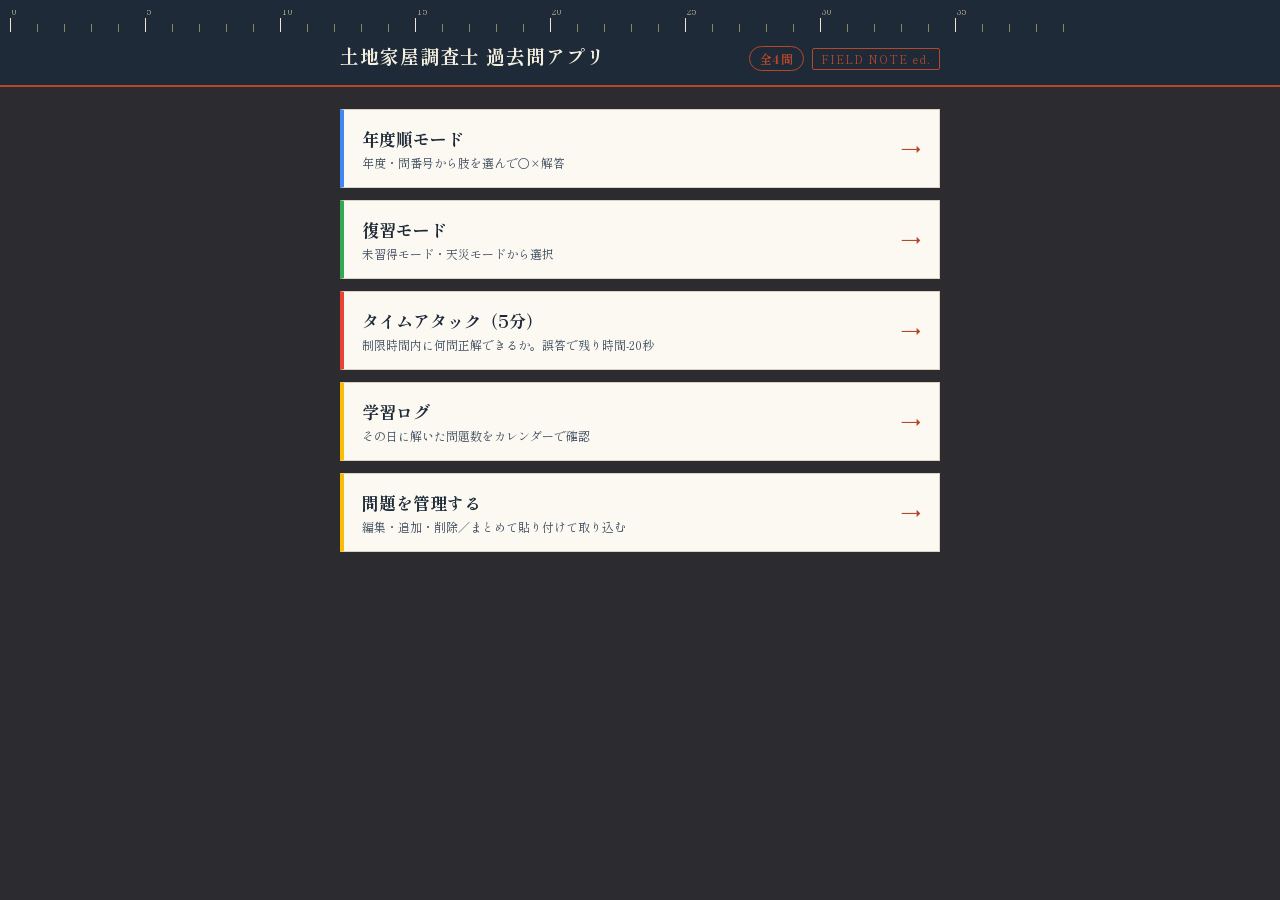
==== index.html @ 9a4326d5 "Add files via upload" ====
<!DOCTYPE html>
<html lang="ja">
<head>
<meta charset="UTF-8">
<meta name="viewport" content="width=device-width, initial-scale=1.0, viewport-fit=cover">
<title>土地家屋調査士 過去問アプリ</title>
<meta name="robots" content="noindex, nofollow">
<link rel="manifest" href="manifest.json">
<meta name="mobile-web-app-capable" content="yes">
<meta name="apple-mobile-web-app-capable" content="yes">
<meta name="apple-mobile-web-app-status-bar-style" content="black-translucent">
<meta name="apple-mobile-web-app-title" content="調査士過去問">
<meta name="apple-mobile-web-app-capable" content="yes">
<meta name="mobile-web-app-capable" content="yes">
<meta name="apple-mobile-web-app-status-bar-style" content="black-translucent">
<meta name="apple-mobile-web-app-title" content="過去問アプリ">
<meta name="theme-color" content="#1E2A38">
<link rel="apple-touch-icon" href="[data-uri]">
<link rel="icon" href="[data-uri]">
<link rel="preconnect" href="https://fonts.googleapis.com">
<link href="https://fonts.googleapis.com/css2?family=Shippori+Mincho:wght@500;700;800&family=Noto+Serif+JP:wght@400;500;600;700&family=JetBrains+Mono:wght@400;500;700&display=swap" rel="stylesheet">
<style>
  :root{
    --paper:#F5F1E6;
    --paper-line:#DAD3BF;
    --ink:#1E2A38;
    --ink-soft:#3C4A5C;
    --stake:#B5472B;
    --stake-dark:#8F3620;
    --tape:#2E6E5E;
    --tape-dark:#1F4F43;
    --card:#FBF9F2;
    --gold:#B7902F;
    --danger:#A9312B;
    --bg:#2B2B30;
    --on-bg-soft:#A9A9B4;
    --on-bg:#D8D8DE;
    --font-mincho:'Hiragino UD Mincho StdN','ヒラギノUD明朝 StdN','Hiragino UD Mincho','ヒラギノUD明朝','Hiragino Mincho ProN','ヒラギノ明朝 ProN','Shippori Mincho','Noto Serif JP', serif;
    --bright-ink:#4285F4;
    --bright-tape:#34A853;
    --bright-stake:#EA4335;
    --bright-gold:#FBBC05;
  }
  *{box-sizing:border-box;}
  html,body{margin:0;padding:0; overflow-x:hidden; max-width:100%;}
  html{background:var(--ink);}
  body::before{
    content:""; position:fixed; top:0; left:0; right:0;
    height:env(safe-area-inset-top); background:var(--ink); z-index:9999;
  }
  body::after{
    content:""; position:fixed; bottom:0; left:0; right:0;
    height:env(safe-area-inset-bottom); background:var(--bg); z-index:9999;
  }
  body{
    background:var(--bg);
    color:var(--ink);
    font-family:var(--font-mincho);
    min-height:100vh;
    -webkit-font-smoothing:antialiased;
  }
  .mono{font-family:'JetBrains Mono', monospace;}
  .serif{font-family:var(--font-mincho);}

  .ruler{
    position:sticky; top:0; z-index:20;
    background:var(--ink);
    color:#EDE6D4;
    padding:10px 0 0 0;
    box-shadow:0 2px 0 var(--stake);
  }
  .ruler-track{
    display:flex; align-items:flex-end; height:22px;
    overflow:hidden; padding:0 10px;
  }
  .tick{flex:0 0 auto; width:27px; text-align:left; position:relative; height:100%;}
  .tick::before{
    content:''; position:absolute; left:0; bottom:0; width:1px; background:#8C8368; height:8px;
  }
  .tick.major::before{height:14px; background:#EDE6D4;}
  .tick.major .num{
    position:absolute; left:2px; bottom:14px; font-size:9px; color:#B7AE93; letter-spacing:0.5px;
  }
  .ruler-title{
    max-width:640px; margin:0 auto; padding:10px 20px 14px;
    display:flex; align-items:baseline; justify-content:space-between; gap:12px; flex-wrap:wrap;
  }
  .ruler-title h1{
    font-size:19px; margin:0; font-weight:700; letter-spacing:1px; color:#F4EFDF;
  }
  .ruler-title .tag{
    font-size:11px; color:var(--stake); border:1px solid var(--stake); padding:2px 8px; border-radius:2px; letter-spacing:1px;
  }
  .ruler-title-right{display:flex; align-items:center; gap:8px; flex-wrap:wrap;}
  .count-badge{
    font-size:12px; font-weight:800; color:var(--stake);
    border:1px solid var(--stake); border-radius:20px; padding:3px 10px;
    letter-spacing:0.5px; white-space:nowrap;
  }

  .wrap{max-width:640px; margin:0 auto; padding:24px 20px 80px;}

  .card{
    background:var(--card); border:1px solid var(--paper-line); border-left:4px solid var(--ink);
    padding:18px 18px; margin-bottom:14px; position:relative;
  }
  .card.stake-left{border-left-color:var(--stake);}
  .card.tape-left{border-left-color:var(--tape);}
  .card.gold-left{border-left-color:var(--gold);}

  .mode-btn{
    display:flex; align-items:center; justify-content:space-between; gap:12px;
    width:100%; text-align:left; cursor:pointer;
    background:var(--card); border:1px solid var(--paper-line); border-left:4px solid var(--ink);
    padding:16px 18px; margin-bottom:12px; font-family:inherit; color:var(--ink);
    transition:transform .12s ease, box-shadow .12s ease, border-color .12s ease;
  }
  .mode-btn:hover{transform:translateX(2px); box-shadow:3px 3px 0 rgba(30,42,56,0.08);}
  .mode-btn .m-title{font-family:var(--font-mincho); font-size:17px; font-weight:700;}
  .mode-btn .m-sub{font-size:12px; color:var(--ink-soft); margin-top:3px;}
  .mode-btn .m-arrow{font-size:20px; color:var(--stake);}
  .mode-btn.year{border-left-color:var(--bright-ink);}
  .mode-btn.review{border-left-color:var(--bright-tape);}
  .mode-btn.disaster{border-left-color:var(--bright-gold);}
  .mode-btn.attack{border-left-color:var(--bright-stake);}
  .mode-btn.admin{border-left-color:var(--bright-gold);}
  .mode-btn.tape{border-left-color:var(--bright-gold);}

  /* 年度順モード：肢ごとの履歴表示 */
  .year-hist-row{background:var(--card); border:1px solid var(--paper-line); border-left:4px solid var(--ink); margin-bottom:12px;}
  .year-hist-head{display:flex; align-items:center; gap:8px; padding:14px 16px;}
  .year-hist-toggle{
    flex:1; display:flex; align-items:baseline; gap:10px; background:none; border:none; cursor:pointer;
    font-family:inherit; color:var(--ink); text-align:left; padding:0; min-width:0;
  }
  .year-hist-toggle .tri{color:var(--stake); font-size:11px; flex:0 0 auto;}
  .year-hist-toggle .m-title{font-size:16px;}
  .year-hist-toggle .m-sub{font-size:12px; color:var(--ink-soft); white-space:nowrap;}
  .year-hist-body{padding:0 16px 16px;}
  .daimon-hist{margin-bottom:12px;}
  .daimon-hist-title{font-size:12px; color:var(--ink-soft); margin-bottom:6px; font-family:'JetBrains Mono',monospace;}
  .eda-pills{display:flex; gap:8px; flex-wrap:wrap;}
  .eda-pill{
    width:44px; height:40px; border-radius:8px; border:1.5px solid var(--paper-line);
    background:#fff; color:var(--ink-soft); font-family:var(--font-mincho); font-weight:700; font-size:15px;
    cursor:pointer; transition:transform .1s ease;
  }
  .eda-pill:hover{transform:translateY(-1px);}
  .eda-pill.correct{background:#EAF3EF; border-color:var(--tape); color:var(--tape-dark);}
  .eda-pill.wrong{background:#F6EAE9; border-color:var(--danger); color:var(--danger);}
  .eda-pill.current{box-shadow:0 0 0 2px var(--stake);}

  /* 学習ログ（カレンダー） */
  .cal-nav{display:flex; align-items:center; justify-content:space-between; margin-bottom:10px;}
  .cal-month{font-size:16px; font-weight:700; color:var(--on-bg);}
  .cal-summary{font-size:12.5px; color:var(--on-bg-soft); margin-bottom:14px;}
  .cal-table{width:100%; border-collapse:collapse; table-layout:fixed;}
  .cal-table th{
    font-size:11px; font-weight:400; color:var(--ink-soft); background:var(--card);
    border:1px solid var(--paper-line); padding:6px 0;
  }
  .cal-table td{
    height:56px; background:var(--card); border:1px solid var(--paper-line);
    padding:2px 4px; vertical-align:top; box-sizing:border-box; overflow:hidden;
  }
  .cal-table td .cal-day{font-size:10px; color:var(--ink-soft); font-family:'JetBrains Mono',monospace; white-space:nowrap;}
  .cal-table td .cal-count{font-size:11px; font-weight:700; color:var(--ink); text-align:right; font-family:'JetBrains Mono',monospace; white-space:nowrap; overflow:hidden; text-overflow:clip;}
  .cal-table td.today{outline:2px solid var(--stake); outline-offset:-2px;}
  .recent-log{margin-top:28px;}
  .recent-log-title{font-size:15px; color:var(--ink); margin-bottom:10px;}
  .recent-item{
    display:flex; align-items:center; gap:10px;
    background:var(--card); border:1px solid var(--paper-line); border-left:4px solid var(--tape);
    padding:10px 12px; margin-bottom:8px;
  }
  .recent-item.wrong{border-left-color:var(--danger);}
  .recent-item.gone{border-left-color:var(--paper-line); opacity:0.6;}
  .recent-item-main{flex:1 1 auto; min-width:0;}
  .recent-item-meta{font-size:11px; color:var(--ink-soft); font-family:'JetBrains Mono',monospace; display:block; margin-bottom:2px;}
  .recent-item-text{font-size:13px; color:var(--ink); white-space:nowrap; overflow:hidden; text-overflow:ellipsis; display:block;}
  .recent-item-mark{flex:0 0 auto; font-size:13px; font-weight:700;}
  .recent-item.correct .recent-item-mark{color:var(--tape-dark);}
  .recent-item.wrong .recent-item-mark{color:var(--danger);}
  .recent-item-edit{
    flex:0 0 auto; font-size:12px; color:var(--stake); background:none; border:1px solid var(--stake);
    padding:5px 10px; border-radius:2px; cursor:pointer; font-family:inherit;
  }
  .recent-item-edit:disabled{color:var(--ink-soft); border-color:var(--paper-line); cursor:default;}

  .foot-note{
    font-size:11px; color:var(--on-bg-soft); line-height:1.8; margin-top:32px;
    border-top:1px dashed rgba(255,255,255,0.15); padding-top:16px;
  }

  .topbar{display:flex; align-items:center; justify-content:space-between; margin-bottom:18px; gap:10px; flex-wrap:wrap;}
  .back{
    background:none; border:none; color:var(--on-bg-soft); font-family:inherit; font-size:13px; cursor:pointer;
    display:flex; align-items:center; gap:6px; padding:6px 0;
  }
  .progress-pill{
    font-family:'JetBrains Mono',monospace; font-size:12px; color:var(--ink);
    background:#EDE7D6; border:1px solid var(--paper-line); padding:4px 10px; border-radius:20px;
  }
  .timer{font-family:'JetBrains Mono',monospace; font-weight:700; font-size:20px; color:var(--ink); transition:color .1s ease, transform .1s ease;}
  .timer.low{color:var(--danger);}
  .timer.penalty{color:var(--danger); transform:scale(1.15); animation:timerShake .35s ease;}
  @keyframes timerShake{
    0%{transform:scale(1);} 30%{transform:scale(1.2);} 100%{transform:scale(1.15);}
  }
  .floating-timer{
    position:fixed; top:64px; right:14px; z-index:40;
    background:var(--ink); color:#F4EFDF; padding:8px 16px; border-radius:22px;
    box-shadow:0 3px 10px rgba(0,0,0,0.28); border:1px solid rgba(244,239,223,0.15);
  }
  .floating-timer.low{color:#FF9A8A;}
  .floating-timer.penalty{color:#FF9A8A;}

  .q-card{
    background:var(--card); border:1px solid var(--paper-line);
    padding:22px 20px 24px; position:relative; margin-bottom:16px;
  }
  .q-card::before{
    content:''; position:absolute; top:0; left:0; right:0; height:3px;
    background:repeating-linear-gradient(90deg, var(--ink) 0 8px, transparent 8px 14px);
  }
  .q-card.no-dash::before{display:none;}
  .q-meta{font-size:11px; color:var(--stake); letter-spacing:1px; margin-bottom:10px; font-family:'JetBrains Mono',monospace;}
  .q-text{font-size:16.5px; line-height:1.9; white-space:pre-wrap;}

  /* ○× choice buttons */
  .ox-row{display:flex; gap:14px; margin-bottom:6px;}
  .ox-btn{
    flex:1; cursor:pointer; font-family:var(--font-mincho); font-weight:800;
    background:var(--card); border:2px solid var(--ink); color:var(--ink);
    padding:26px 0; font-size:44px; line-height:1; text-align:center;
    transition:transform .1s ease, background .1s ease, border-color .1s ease;
  }
  .ox-btn:hover{transform:translateY(-2px); box-shadow:3px 3px 0 rgba(30,42,56,0.12);}
  .ox-btn.maru{color:var(--tape); border-color:var(--tape);}
  .ox-btn.batsu{color:var(--stake); border-color:var(--stake);}
  .ox-btn:disabled{cursor:default;}
  .ox-btn:disabled:hover{transform:none; box-shadow:none;}
  .ox-btn.correct{background:#EAF3EF; border-color:var(--tape); color:var(--tape-dark); box-shadow:0 0 0 3px rgba(46,110,94,0.15) inset;}
  .ox-btn.wrong{background:#F6EAE9; border-color:var(--danger); color:var(--danger); box-shadow:0 0 0 3px rgba(169,49,43,0.15) inset;}
  .ox-btn .sub{display:block; font-family:var(--font-mincho); font-size:11px; font-weight:500; letter-spacing:2px; margin-top:4px;}

  .feedback{margin-top:14px; padding:14px 16px; border:1px solid var(--paper-line); background:var(--card); font-size:13.5px; line-height:1.8;}
  .feedback.ok{border-color:var(--tape); color:var(--tape-dark);}
  .feedback.ng{border-color:var(--danger); color:var(--danger);}
  .feedback .exp{color:var(--ink-soft); margin-top:8px; font-size:13px;}

  .btn{
    display:inline-flex; align-items:center; justify-content:center; gap:8px;
    background:var(--ink); color:#F4EFDF; border:none; padding:12px 22px;
    font-family:var(--font-mincho); font-weight:700; font-size:14.5px; letter-spacing:1px;
    cursor:pointer; transition:transform .1s ease, background .1s ease;
  }
  .btn:hover{transform:translateY(-1px); background:var(--ink-soft);}
  .btn.primary{background:var(--stake);}
  .btn.primary:hover{background:var(--stake-dark);}
  .btn.tape{background:var(--tape);}
  .btn.tape:hover{background:var(--tape-dark);}
  .btn.ghost{background:transparent; color:var(--ink); border:1.5px solid var(--ink);}
  .btn.ghost-dark{background:transparent; color:var(--on-bg); border:1.5px solid var(--on-bg-soft);}
  .btn.ghost-dark:hover{background:rgba(255,255,255,0.08);}
  .btn.small{padding:8px 14px; font-size:12.5px;}
  .btn:disabled{opacity:0.4; cursor:not-allowed; transform:none;}
  .btn-row{display:flex; gap:10px; margin-top:18px; flex-wrap:wrap;}

  .empty{text-align:center; padding:36px 20px; color:var(--ink-soft); background:var(--card); border:1px solid var(--paper-line);}
  .empty .big{font-family:var(--font-mincho); font-size:20px; color:var(--ink); margin-bottom:8px;}

  .admin-list-item{
    display:flex; align-items:center; justify-content:space-between; gap:10px;
    background:var(--card); border:1px solid var(--paper-line); border-left:4px solid var(--gold);
    padding:12px 14px; margin-bottom:8px; cursor:pointer;
  }
  .admin-list-item:hover{border-color:var(--gold);}
  .admin-list-item .ai-text{font-size:13.5px; flex:1; min-width:0; overflow:hidden; text-overflow:ellipsis; white-space:nowrap;}
  .admin-list-item .ai-ans{
    font-family:var(--font-mincho); font-weight:800; font-size:15px; flex:0 0 auto; width:24px; text-align:center;
  }
  .admin-list-item .ai-ans.maru{color:var(--tape);}
  .admin-list-item .ai-ans.batsu{color:var(--stake);}
  .admin-list-item .ai-meta{font-size:11px; color:var(--ink-soft); font-family:'JetBrains Mono',monospace; flex:0 0 auto;}

  .field{margin-bottom:14px;}
  .field label{display:block; font-size:12px; color:var(--ink-soft); margin-bottom:5px; letter-spacing:0.5px;}
  .field input[type=text], .field input[type=number], .field textarea{
    width:100%; font-family:inherit; font-size:14px; padding:10px 11px;
    border:1px solid var(--paper-line); background:#fff; color:var(--ink);
  }
  .field textarea{resize:vertical; min-height:64px; line-height:1.6;}

  .ox-toggle{display:flex; gap:10px;}
  .ox-toggle label{
    flex:1; display:flex; align-items:center; justify-content:center; gap:8px;
    border:1.5px solid var(--paper-line); padding:10px; cursor:pointer; font-family:var(--font-mincho); font-weight:700; font-size:16px;
  }
  .ox-toggle input{accent-color:var(--tape); width:16px; height:16px;}
  .ox-toggle label.active-maru{border-color:var(--tape); color:var(--tape); background:#EAF3EF;}
  .ox-toggle label.active-batsu{border-color:var(--stake); color:var(--stake); background:#F6EAE9;}

  .toast{
    position:fixed; bottom:20px; left:50%; transform:translateX(-50%);
    background:var(--ink); color:#F4EFDF; padding:10px 18px; font-size:13px;
    border-left:4px solid var(--tape); z-index:50; box-shadow:0 4px 14px rgba(0,0,0,0.2); max-width:88vw; text-align:center;
  }
  .danger-link{color:#E2695C; background:none; border:none; font-family:inherit; font-size:12px; cursor:pointer; text-decoration:underline; padding:0;}

  /* modal */
  .modal-overlay{
    position:fixed; inset:0; background:rgba(30,42,56,0.55); z-index:60;
    display:flex; align-items:center; justify-content:center; padding:20px;
  }
  .modal-box{
    background:var(--card); border:1px solid var(--paper-line); border-top:4px solid var(--tape);
    padding:22px 20px; max-width:360px; width:100%; box-shadow:0 8px 24px rgba(0,0,0,0.25);
  }
  .modal-box .m-title{font-family:var(--font-mincho); font-weight:700; font-size:16px; margin-bottom:8px;}
  .modal-box .m-msg{font-size:13.5px; color:var(--ink-soft); line-height:1.7; margin-bottom:18px;}
  .modal-box .m-btns{display:flex; flex-direction:column; gap:8px;}
  .modal-box .m-btns .btn{width:100%;}

  /* bulk import */
  .import-box textarea{width:100%; font-family:'JetBrains Mono',monospace; font-size:12.5px; line-height:1.7; min-height:220px; padding:12px; border:1px solid var(--paper-line);}
  .parsed-item{
    background:var(--card); border:1px solid var(--paper-line); border-left:4px solid var(--gold);
    padding:12px 14px; margin-bottom:10px;
  }
  .parsed-item .p-head{display:flex; justify-content:space-between; align-items:center; gap:10px; margin-bottom:6px;}
  .parsed-item .p-text{font-size:13.5px; line-height:1.7; white-space:pre-wrap;}
  .parsed-item textarea{width:100%; font-family:inherit; font-size:13.5px; padding:8px; border:1px solid var(--paper-line); min-height:52px;}
  .parsed-item select, .parsed-item input[type=number]{font-family:inherit; font-size:13px; padding:5px 7px; border:1px solid var(--paper-line);}
  .parsed-item .p-remove{font-size:11px; color:var(--danger); background:none; border:none; cursor:pointer; text-decoration:underline;}
  .parsed-item .p-flag{font-size:10.5px; color:var(--stake); letter-spacing:0.5px; margin-bottom:4px;}
  .hint{font-size:11.5px; color:var(--ink-soft); line-height:1.8;}

  @media (max-width:420px){
    .ruler-title h1{font-size:16px;}
    .ox-btn{font-size:34px; padding:20px 0;}
  }
</style>
</head>
<body>

<div class="ruler">
  <div class="ruler-track" id="rulerTrack"></div>
  <div class="ruler-title">
    <h1>土地家屋調査士 過去問アプリ</h1>
    <div class="ruler-title-right">
      <span class="count-badge serif" id="questionCountBadge">全0問</span>
      <span class="tag">FIELD NOTE ed.</span>
    </div>
  </div>
</div>

<div class="wrap" id="app"></div>

<script>
/* ---------------- ruler decoration ---------------- */
(function(){
  const track = document.getElementById('rulerTrack');
  let html = '';
  for(let i=0;i<40;i++){
    const major = i % 5 === 0;
    html += `<div class="tick ${major?'major':''}">${major?`<span class="num">${i}</span>`:''}</div>`;
  }
  track.innerHTML = html;
})();

/* ---------------- sample data (○×形式) ----------------
   サンプルはダミーです。実際の過去問は「問題を管理する」→「まとめて貼り付けて取り込む」
   から、参考サイトのテキストをコピーして自動取り込みしてください。
------------------------------------------------- */
const SAMPLE_QUESTIONS = [
  { id:'s1', year:2023, category:'午前の部(サンプル)', text:'表示に関する登記は、登記官が職権で行うことができる場合がある。（サンプル問題）', answer:true,
    explanation:'サンプル解説です。実際の解説文に差し替えてください。' },
  { id:'s2', year:2023, category:'午前の部(サンプル)', text:'土地の分筆登記の申請には、地積測量図を提供する必要はない。（サンプル問題）', answer:false,
    explanation:'サンプル解説です。実際の条文・先例に基づく解説に差し替えてください。' },
  { id:'s3', year:2022, category:'午後の部(サンプル)', text:'建物の表題登記は、所有権を取得した日から1か月以内に申請しなければならない。（サンプル問題）', answer:true,
    explanation:'サンプル解説文です。編集画面から本文に差し替えてください。' },
  { id:'s4', year:2021, category:'午後の部(サンプル)', text:'筆界特定は、筆界特定登記官ではなく裁判所が行う。（サンプル問題）', answer:false,
    explanation:'サンプル解説文です。編集画面から本文に差し替えてください。' }
];

/* ---------------- storage helpers ----------------
   このアプリをGitHub Pagesなどで公開して使うことを想定し、
   ブラウザのlocalStorageに保存します（アプリを更新しても、
   スマホ側に保存された問題データは消えません）。
   Claudeのプレビュー環境などでwindow.storageが使える場合はそちらを優先します。
------------------------------------------------------- */
const HAS_CLAUDE_STORAGE = (typeof window !== 'undefined' && !!window.storage);

async function storeGet(key){
  if(HAS_CLAUDE_STORAGE){
    try{ const res = await window.storage.get(key); return res ? res.value : null; }
    catch(e){ return null; }
  }
  try{ return localStorage.getItem(key); }catch(e){ return null; }
}
async function storeSet(key, value){
  if(HAS_CLAUDE_STORAGE){
    try{ await window.storage.set(key, value); return; }catch(e){ /* fall through */ }
  }
  try{ localStorage.setItem(key, value); }catch(e){}
}

async function loadQuestions(){
  try{
    const v = await storeGet('questions');
    if(v) return JSON.parse(v);
  }catch(e){}
  return SAMPLE_QUESTIONS.slice();
}
async function saveQuestions(qs){ await storeSet('questions', JSON.stringify(qs)); }
async function loadProgress(){
  try{
    const v = await storeGet('progress');
    if(v){
      const p = JSON.parse(v);
      if(!p.reviewSet) p.reviewSet = {}; // 旧バージョンからの互換
      if(!p.everWrongSet) p.everWrongSet = {}; // 旧バージョンからの互換（天災モード用：一度でも間違えた問題）
      if(!p.streaks) p.streaks = {};
      if(!p.yearProgress) p.yearProgress = {}; // 旧バージョン（yearIndexのみ）からの互換
      if(!p.answered) p.answered = {}; // 旧バージョンからの互換（肢ごとの履歴表示用）
      if(!p.lapAnswered) p.lapAnswered = {}; // 旧バージョンからの互換（タイムアタックの周回トラッキング用）
      if(!p.dailyLog) p.dailyLog = {}; // 旧バージョンからの互換（学習ログ用）
      if(!p.recentLog) p.recentLog = []; // 旧バージョンからの互換（直近100問の履歴用）
      return p;
    }
  }catch(e){}
  return { streaks:{}, reviewSet:{}, everWrongSet:{}, yearProgress:{}, answered:{}, lapAnswered:{}, dailyLog:{}, recentLog:[], taScores:[] };
}
async function saveProgress(p){ await storeSet('progress', JSON.stringify(p)); }


/* ---------------- app state ---------------- */
let QUESTIONS = [];
function refreshCountBadge(){
  const el = document.getElementById('questionCountBadge');
  if(el) el.textContent = `全${QUESTIONS.length}問`;
}
let PROGRESS = { streaks:{}, reviewSet:{}, everWrongSet:{}, yearProgress:{}, answered:{}, lapAnswered:{}, dailyLog:{}, recentLog:[], taScores:[] };
let view = 'home';
let quizState = null;
let currentBackHandler = null; // スマホの「戻る」ボタンが押されたときに実行する処理（画面ごとに設定）
const _navBaseUrl = location.href.split('#')[0];
let _navCounter = 0;
let _handlingPopState = false;
let _navInitialized = false;
let _yearPickerExpanded = null;

// 画面ごとの「戻る先」をJavaScript側にも積む。
// ブラウザ履歴には「1画面 = 1履歴」だけを積み、ガード用のダミー履歴は入れない。
// これにより、深い画面から戻るたびに1階層ずつ戻れる。
const _appBackStack = [];

function pushAppScreen(name){
  _navCounter++;
  history.pushState({app:true, screen:name, n:_navCounter}, '', _navBaseUrl + '#app-' + _navCounter);
}

// 「ホームへ」系ボタン専用のホーム遷移。
// 単に view='home' して再描画するだけだと、そこに至るまでに積まれた
// 戻り先スタック（_appBackStack）や実ブラウザ履歴が残ったままになり、
// 「別メニューからホームに来た直後に戻るを押す」と古い画面へ戻ってしまう。
// ここでホームを新たな起点として履歴をリセットし、常にホームに留まるようにする。
function goHome(){
  view = 'home';
  _appBackStack.length = 0;
  renderHome();
  if(!_handlingPopState){
    history.replaceState({app:true, screen:'home', root:true}, '', _navBaseUrl + '#app-home');
    _navCounter++;
    history.pushState({app:true, screen:'home-guard', n:_navCounter}, '', _navBaseUrl + '#app-' + _navCounter);
  }
}

// 各画面の戻るボタンを登録すると同時に、その画面をブラウザ履歴へ1件だけ追加する。
// popstate中は追加しない（戻った先の画面を再描画するだけ）。
function setBack(fn){
  currentBackHandler = fn;
  if(!_handlingPopState && _navInitialized){
    _appBackStack.push(fn);
    pushAppScreen(view);
  }
  return fn;
}

const app = document.getElementById('app');

function toast(msg){
  const t = document.createElement('div');
  t.className = 'toast';
  t.textContent = msg;
  document.body.appendChild(t);
  setTimeout(()=>t.remove(), 2400);
}
function showModal(title, msg, buttons){
  const overlay = document.createElement('div');
  overlay.className = 'modal-overlay';
  const box = document.createElement('div');
  box.className = 'modal-box';
  box.innerHTML = `
    <div class="m-title serif">${esc(title)}</div>
    <div class="m-msg">${esc(msg)}</div>
    <div class="m-btns" id="modalBtns"></div>
  `;
  overlay.appendChild(box);
  document.body.appendChild(overlay);
  const btnZone = box.querySelector('#modalBtns');
  buttons.forEach(b=>{
    const btn = document.createElement('button');
    btn.className = `btn ${b.className||'ghost'}`;
    btn.textContent = b.label;
    btn.onclick = ()=>{ overlay.remove(); if(b.onClick) b.onClick(); };
    btnZone.appendChild(btn);
  });
}

function esc(s){
  return String(s).replace(/[&<>"']/g, c => ({'&':'&amp;','<':'&lt;','>':'&gt;','"':'&quot;',"'":'&#39;'}[c]));
}
// 西暦→和暦（表示用）。内部データは西暦のまま保持する
function toWareki(year){
  if(year >= 2019){ const n = year - 2018; return n===1 ? '令和元' : `令和${n}`; }
  if(year >= 1989){ const n = year - 1988; return n===1 ? '平成元' : `平成${n}`; }
  if(year >= 1926){ const n = year - 1925; return n===1 ? '昭和元' : `昭和${n}`; }
  return `${year}`;
}
// 年度が未設定（null）の問題は「オリジナル問題」として扱う
function yearLabel(year){
  if(year===null || year===undefined || isNaN(year)) return 'オリジナル';
  return `${toWareki(year)}年度`;
}
// 年度でソートする際、オリジナル問題（null）は末尾に回す
function yearSortVal(year){
  return (year===null || year===undefined || isNaN(year)) ? Infinity : year;
}
// Dateオブジェクト → "YYYY-MM-DD"（学習ログのキー、ローカル日付基準）
function dateKey(d){
  const y = d.getFullYear();
  const m = String(d.getMonth()+1).padStart(2,'0');
  const day = String(d.getDate()).padStart(2,'0');
  return `${y}-${m}-${day}`;
}

/* ---------------- 学習ログ（カレンダー） ---------------- */
let calMonthOffset = 0; // 今月からのオフセット（0=今月, -1=先月...）

function renderCalendar(){
  refreshCountBadge();
  const now = new Date();
  const base = new Date(now.getFullYear(), now.getMonth() + calMonthOffset, 1);
  const y = base.getFullYear();
  const m = base.getMonth(); // 0-11
  const firstWeekday = new Date(y, m, 1).getDay(); // 0=日
  const daysInMonth = new Date(y, m+1, 0).getDate();
  const todayKey = dateKey(now);

  const entries = Object.entries(PROGRESS.dailyLog).filter(([k])=>k.startsWith(`${y}-${String(m+1).padStart(2,'0')}`));
  const monthTotal = entries.reduce((sum,[,c])=>sum+c, 0);
  const activeDays = entries.filter(([,c])=>c>0).length;

  // 問題数に応じて黄緑→緑のグラデーションで色付け（半透明）。20問ごとに1段階、20段階（400問以上で最大濃度）
  function countToBg(count){
    if(!count) return '';
    const level = Math.min(Math.floor(count/20), 19); // 0〜19の20段階
    const t = level / 19;
    const cLow  = [255, 255, 255]; // 白
    const cHigh = [10, 220, 10];   // 明るい緑
    const r = Math.round(cLow[0] + (cHigh[0]-cLow[0])*t);
    const g = Math.round(cLow[1] + (cHigh[1]-cLow[1])*t);
    const b = Math.round(cLow[2] + (cHigh[2]-cLow[2])*t);
    // 半透明の色をカード色(--card)の上に重ねて合成する（ページの暗い背景と混ざらないように）
    return `background:linear-gradient(rgba(${r},${g},${b},0.45), rgba(${r},${g},${b},0.45)), var(--card);`;
  }

  // 1週間分ずつ、明示的に「週の配列」を組み立てる（CSS Gridの暗黙行に頼らない）
  function cellHTML(d){
    if(d===null) return `<td></td>`;
    const key = `${y}-${String(m+1).padStart(2,'0')}-${String(d).padStart(2,'0')}`;
    const count = PROGRESS.dailyLog[key] || 0;
    const isToday = key===todayKey;
    return `
      <td class="${isToday?'today':''}" style="${countToBg(count)}">
        <div class="cal-day">${d}</div>
        ${count ? `<div class="cal-count">${count}</div>` : ''}
      </td>`;
  }
  const dayNums = [];
  for(let i=0;i<firstWeekday;i++) dayNums.push(null);
  for(let d=1; d<=daysInMonth; d++) dayNums.push(d);
  while(dayNums.length % 7 !== 0) dayNums.push(null);

  let weeksHtml = '';
  for(let i=0;i<dayNums.length;i+=7){
    const weekSlice = dayNums.slice(i, i+7);
    weeksHtml += `<tr>${weekSlice.map(cellHTML).join('')}</tr>`;
  }

  app.innerHTML = `
    <div class="topbar">
      <button class="back" id="backBtn">← ホームへ</button>
    </div>
    <div class="cal-nav">
      <button class="btn ghost-dark small" id="calPrev">← 前月</button>
      <div class="cal-month serif">${y}年 ${m+1}月</div>
      <button class="btn ghost-dark small" id="calNext">次月 →</button>
    </div>
    <div class="cal-summary mono">今月の合計 ${monthTotal}問 ／ 学習日数 ${activeDays}日</div>
    <table class="cal-table">
      <thead>
        <tr><th>日</th><th>月</th><th>火</th><th>水</th><th>木</th><th>金</th><th>土</th></tr>
      </thead>
      <tbody>
        ${weeksHtml}
      </tbody>
    </table>
    ${renderRecentLogHTML()}
  `;
  document.getElementById('backBtn').onclick = setBack(goHome);
  document.getElementById('calPrev').onclick = ()=>{ calMonthOffset--; renderCalendar(); };
  document.getElementById('calNext').onclick = ()=>{ calMonthOffset++; renderCalendar(); };
  document.querySelectorAll('.recent-item-edit[data-qid]').forEach(btn=>{
    btn.addEventListener('click', ()=>{
      renderAdminEdit(btn.dataset.qid, null, ()=>{ view='calendar'; renderCalendar(); });
    });
  });
}

// 直近に解いた問題の履歴（新しい順）。問題編集へのショートカット付き
function renderRecentLogHTML(){
  const log = PROGRESS.recentLog || [];
  if(log.length === 0) return '';
  const items = log.map(entry=>{
    const q = QUESTIONS.find(x=>x.id===entry.id);
    const d = new Date(entry.ts);
    const timeStr = `${d.getMonth()+1}/${d.getDate()} ${String(d.getHours()).padStart(2,'0')}:${String(d.getMinutes()).padStart(2,'0')}`;
    if(!q){
      return `
        <div class="recent-item gone">
          <div class="recent-item-main">
            <span class="recent-item-meta">${timeStr}</span>
            <span class="recent-item-text">（削除済みの問題）</span>
          </div>
          <button class="recent-item-edit" disabled>編集</button>
        </div>`;
    }
    const meta = metaLabel(q);
    return `
      <div class="recent-item ${entry.correct?'correct':'wrong'}">
        <span class="recent-item-mark">${entry.correct?'○':'×'}</span>
        <div class="recent-item-main">
          <span class="recent-item-meta">${timeStr}／${meta}</span>
          <span class="recent-item-text">${esc(q.text)}</span>
        </div>
        <button class="recent-item-edit" data-qid="${q.id}">編集</button>
      </div>`;
  }).join('');
  return `
    <div class="recent-log">
      <div class="recent-log-title serif">直近の学習履歴（最新${log.length}問）</div>
      ${items}
    </div>`;
}

// 「R7-1-ア」のようにIDに年度情報が含まれている場合、年度表示を重複させない
function metaLabel(q){
  const catHasYear = q.category && /^[RHS]?\s?\d+\s?-\s?\d+/.test(q.category);
  return catHasYear ? esc(q.category) : `${yearLabel(q.year)}${q.category ? ' ／ ' + esc(q.category) : ''}`;
}

/* ---------------- render: home ---------------- */
function renderHome(){
  refreshCountBadge();
  currentBackHandler = null; // ホームに来たら戻る先はリセット
  app.innerHTML = `
    <button class="mode-btn year" data-go="year">
      <div><div class="m-title serif">年度順モード</div><div class="m-sub">年度・問番号から肢を選んで○×解答</div></div>
      <div class="m-arrow">→</div>
    </button>

    <button class="mode-btn review" data-go="reviewMenu">
      <div><div class="m-title serif">復習モード</div><div class="m-sub">未習得モード・天災モードから選択</div></div>
      <div class="m-arrow">→</div>
    </button>

    <button class="mode-btn attack" data-go="attack">
      <div><div class="m-title serif">タイムアタック（5分）</div><div class="m-sub">制限時間内に何問正解できるか。誤答で残り時間-20秒</div></div>
      <div class="m-arrow">→</div>
    </button>

    <button class="mode-btn tape" data-go="calendar">
      <div><div class="m-title serif">学習ログ</div><div class="m-sub">その日に解いた問題数をカレンダーで確認</div></div>
      <div class="m-arrow">→</div>
    </button>

    <button class="mode-btn admin" data-go="admin">
      <div><div class="m-title serif">問題を管理する</div><div class="m-sub">編集・追加・削除／まとめて貼り付けて取り込む</div></div>
      <div class="m-arrow">→</div>
    </button>

  `;
  app.querySelectorAll('[data-go]').forEach(btn=>{
    btn.addEventListener('click', ()=>{
      const mode = btn.dataset.go;
      if(mode==='admin'){ view='admin'; renderAdminList(); }
      else if(mode==='year'){ view='year'; renderYearPicker(); }
      else if(mode==='calendar'){ calMonthOffset = 0; view='calendar'; renderCalendar(); }
      else if(mode==='reviewMenu'){ view='reviewMenu'; renderReviewMenu(); }
      else startQuiz(mode);
    });
  });
}

/* ---------------- 復習モード：未習得モード／天災モードを選ぶ画面 ---------------- */
function renderReviewMenu(){
  view='reviewMenu';
  refreshCountBadge();
  currentBackHandler = null;
  const reviewCount = Object.keys(PROGRESS.reviewSet).length;
  app.innerHTML = `
    <div class="topbar">
      <button class="back" id="backBtn">← ホームへ</button>
    </div>

    <button class="mode-btn review" data-go="review">
      <div><div class="m-title serif">未習得モード</div><div class="m-sub">間違えた問題（${reviewCount}問）を出題</div></div>
      <div class="m-arrow">→</div>
    </button>

    <button class="mode-btn disaster" data-go="disaster">
      <div><div class="m-title serif">天災モード</div><div class="m-sub">過去に間違えた問題を忘れた頃に</div></div>
      <div class="m-arrow">→</div>
    </button>
  `;
  document.getElementById('backBtn').onclick = setBack(goHome);
  app.querySelectorAll('[data-go]').forEach(btn=>{
    btn.addEventListener('click', ()=> startQuiz(btn.dataset.go));
  });
}

/* ---------------- 年度順モード：年度を選ぶ画面 ---------------- */
function renderYearPicker(autoExpandYear){
  view='year';
  _yearPickerExpanded = (autoExpandYear===undefined ? null : autoExpandYear);
  refreshCountBadge();
  const numericYears = [...new Set(QUESTIONS.filter(q=>q.year!=null && !isNaN(q.year)).map(q=>q.year))].sort((a,b)=>a-b);
  const hasOriginal = QUESTIONS.some(q=>q.year==null || isNaN(q.year));
  const years = hasOriginal ? [...numericYears, null] : numericYears;
  const totalCorrect = QUESTIONS.filter(q=>PROGRESS.answered[q.id]===true).length;
  app.innerHTML = `
    <div class="topbar">
      <button class="back" id="backBtn">← ホームへ</button>
      <div class="progress-pill mono">${totalCorrect} / ${QUESTIONS.length}</div>
    </div>
    <div id="yearPickerList"></div>
  `;
  document.getElementById('backBtn').onclick = setBack(goHome);

  const listEl = document.getElementById('yearPickerList');
  if(years.length===0){
    listEl.innerHTML = `<div class="empty"><div class="big serif">問題がありません</div></div>`;
    return;
  }

  years.forEach(y=>{
    const qs = QUESTIONS.filter(q=> y===null ? (q.year==null || isNaN(q.year)) : q.year===y);
    const count = qs.length;
    const correctCount = qs.filter(q=>PROGRESS.answered[q.id]===true).length;

    const row = document.createElement('div');
    row.className = 'year-hist-row';
    row.innerHTML = `
      <div class="year-hist-head">
        <button class="year-hist-toggle" data-toggle style="flex:1;">
          <span class="tri">▶</span>
          <span class="m-title serif">${yearLabel(y)}</span>
          <span class="m-sub">正解済み ${correctCount} / ${count}</span>
        </button>
      </div>
      <div class="year-hist-body" data-body style="display:none;"></div>
    `;
    const toggleBtn = row.querySelector('[data-toggle]');
    const body = row.querySelector('[data-body]');
    let built = false;
    const openRow = (fromPop=false)=>{
      if(!built){
        body.innerHTML = buildYearHistoryHTML(y);
        body.querySelectorAll('.eda-pill').forEach(p=>{
          p.addEventListener('click', ()=>{
            const yearQs = QUESTIONS.filter(qq=> y===null ? (qq.year==null || isNaN(qq.year)) : qq.year===y).sort(yearDaimonEdaSort);
            const startIdx = yearQs.findIndex(qq=>qq.id===p.dataset.qid);
            if(startIdx===-1) return;
            startSingleQuestion(yearQs.slice(startIdx), ()=>renderYearPicker(y));
          });
        });
        built = true;
      }
      body.style.display = 'block';
      toggleBtn.querySelector('.tri').textContent = '▼';
      _yearPickerExpanded = y;
      if(!fromPop && _navInitialized && !_handlingPopState){
        pushAppScreen('year-expanded');
      }
    };
    const closeRow = ()=>{
      body.style.display = 'none';
      toggleBtn.querySelector('.tri').textContent = '▶';
    };
    toggleBtn.addEventListener('click', ()=>{
      const isOpen = body.style.display !== 'none';
      if(isOpen){
        closeRow();
        _yearPickerExpanded = null;
      } else {
        openRow(false);
      }
    });
    listEl.appendChild(row);
    if(autoExpandYear===y) openRow(true);
  });
}

// 年度順モードの履歴表示：問番号ごとに肢の○×状況をパネルで表示するHTMLを組み立てる
function buildYearHistoryHTML(year){
  const qs = QUESTIONS.filter(q=> year===null ? (q.year==null || isNaN(q.year)) : q.year===year).sort(yearDaimonEdaSort);

  const daimonMap = new Map();
  const ungrouped = [];
  qs.forEach(q=>{
    const {daimon} = parseCategoryStructure(q.category);
    if(daimon){
      if(!daimonMap.has(daimon)) daimonMap.set(daimon, []);
      daimonMap.get(daimon).push(q);
    } else {
      ungrouped.push(q);
    }
  });
  const daimonKeys = [...daimonMap.keys()].sort((a,b)=>parseInt(a,10)-parseInt(b,10));

  function pillHTML(q){
    const eda = parseCategoryStructure(q.category).eda || '−';
    const state = PROGRESS.answered[q.id];
    let cls = 'eda-pill';
    if(state===true) cls += ' correct';
    else if(state===false) cls += ' wrong';
    return `<button class="${cls}" data-qid="${q.id}" title="タップして解答">${esc(eda)}</button>`;
  }

  let html = '';
  daimonKeys.forEach(d=>{
    html += `
      <div class="daimon-hist">
        <div class="daimon-hist-title">問${d}</div>
        <div class="eda-pills">${daimonMap.get(d).map(pillHTML).join('')}</div>
      </div>`;
  });
  if(ungrouped.length){
    html += `
      <div class="daimon-hist">
        <div class="daimon-hist-title">区分なし</div>
        <div class="eda-pills">${ungrouped.map(pillHTML).join('')}</div>
      </div>`;
  }
  return html || `<div style="font-size:12.5px; color:var(--ink-soft);">問題がありません</div>`;
}

/* ---------------- quiz engine ---------------- */
function shuffleArray(arr){
  const a = arr.slice();
  for(let i=a.length-1; i>0; i--){
    const j = Math.floor(Math.random()*(i+1));
    [a[i], a[j]] = [a[j], a[i]];
  }
  return a;
}
function yearDaimonEdaSort(a, b){
  const ya = yearSortVal(a.year), yb = yearSortVal(b.year);
  if(ya !== yb) return ya - yb;
  const pa = parseCategoryStructure(a.category), pb = parseCategoryStructure(b.category);
  const na = pa.daimon ? parseInt(pa.daimon,10) : Infinity;
  const nb = pb.daimon ? parseInt(pb.daimon,10) : Infinity;
  if(na !== nb) return na - nb;
  return edaSortKey(pa.eda) - edaSortKey(pb.eda);
}
// タイムアタック用：「今の周でまだ出していない問題」を優先しつつ、それぞれの中はシャッフルする。
// 今の周を全問出し終えていたら、周回履歴をリセットして新しい周として最初からやり直す。
function shuffleLapPriority(list){
  const notThisLap = list.filter(q => !PROGRESS.lapAnswered[q.id]);
  if(notThisLap.length === 0){
    PROGRESS.lapAnswered = {};
    saveProgress(PROGRESS);
    return shuffleArray(list);
  }
  const doneThisLap = list.filter(q => PROGRESS.lapAnswered[q.id]);
  return [...shuffleArray(notThisLap), ...shuffleArray(doneThisLap)];
}
// タイムアタックの出題プールを構築する。
// ・PROGRESS.answered に記録が無い（まだ一度も正誤判定されていない）問題があれば、それらだけを対象にする。
// ・全問が判定済みになった（＝実質2周目以降）場合は、既存の周回フラグ方式（shuffleLapPriority）にフォールバックする。
function buildAttackPool(){
  const unjudged = QUESTIONS.filter(q => PROGRESS.answered[q.id] === undefined);
  if(unjudged.length > 0) return shuffleArray(unjudged);
  return shuffleLapPriority(QUESTIONS);
}
function startQuiz(mode, yearFilter){
  if(QUESTIONS.length===0){
    goHome();
    toast('問題が登録されていません。まず「問題を管理する」から追加してください。');
    return;
  }
  let pool, yearKey;
  if(mode==='year'){
    pool = (yearFilter ? QUESTIONS.filter(q=>q.year===yearFilter) : QUESTIONS.slice()).sort(yearDaimonEdaSort);
    yearKey = yearFilter ? String(yearFilter) : '_all';
  } else if(mode==='review'){
    pool = shuffleArray(QUESTIONS.filter(q=>PROGRESS.reviewSet[q.id]));
    if(pool.length===0){
      goHome();
      toast('復習対象の問題はありません。すべて習得済みです。');
      return;
    }
  } else if(mode==='disaster'){
    pool = shuffleArray(QUESTIONS.filter(q=>PROGRESS.everWrongSet[q.id]));
    if(pool.length===0){
      goHome();
      toast('天災モードの対象問題はありません。過去に間違えた問題がまだありません。');
      return;
    }
  } else if(mode==='attack'){
    pool = buildAttackPool();
  }

  quizState = {
    mode, pool, yearKey,
    idx: (mode==='year' ? Math.min(PROGRESS.yearProgress[yearKey]||0, pool.length-1) : 0),
    answered:false, score:0, total:0, wrongList:[],
    timeLeft: mode==='attack' ? 300 : null, timerHandle: null, ended:false, _historyRegistered:false
  };
  view='quiz';
  renderQuiz();
  if(mode==='attack') startTimer();
}

// 年度順モードの履歴一覧から、肢をタップしてその場で解答するための単発クイズ。
// 同じ年度の残りの問題を順番に控えておき、「次の問題へ」で自然に次の肢へ進めるようにする。
function startSingleQuestion(pool, returnTo){
  quizState = {
    mode:'year', pool, yearKey:null,
    idx:0, answered:false, score:0, total:0, wrongList:[],
    timeLeft:null, timerHandle:null, ended:false,
    singleReturnTo: returnTo, _historyRegistered:false
  };
  view='quiz';
  renderQuiz();
}

function startTimer(){
  if(quizState.timerHandle) clearInterval(quizState.timerHandle);
  quizState.timerHandle = setInterval(()=>{
    quizState.timeLeft--;
    const el = document.getElementById('taTimer');
    if(el){ el.textContent = fmtTime(quizState.timeLeft); el.classList.toggle('low', quizState.timeLeft <= 30); }
    if(quizState.timeLeft<=0){ clearInterval(quizState.timerHandle); endAttack(); }
  }, 1000);
}
function fmtTime(s){ s=Math.max(0,s); const m=Math.floor(s/60), sec=s%60; return `${m}:${String(sec).padStart(2,'0')}`; }
function endAttack(){
  if(!quizState || quizState.ended) return;
  quizState.ended = true;
  if(quizState.timerHandle) clearInterval(quizState.timerHandle);
  const total = quizState.total, score = quizState.score;
  const wrongList = quizState.wrongList;
  PROGRESS.taScores.unshift({date:new Date().toISOString(), score, total});
  PROGRESS.taScores = PROGRESS.taScores.slice(0,10);
  saveProgress(PROGRESS);

  const wrongHtml = wrongList.length === 0
    ? `<div class="card tape-left" style="margin-top:18px;"><div style="font-size:13.5px; color:var(--tape-dark);">間違えた問題はありませんでした。</div></div>`
    : `
      <div class="m-title serif" style="font-size:15px; margin:22px 0 10px;">間違えた問題（${wrongList.length}問）</div>
      ${wrongList.map(q=>`
        <div class="card stake-left">
          <div class="q-meta" style="margin-bottom:6px;">${metaLabel(q)}</div>
          <div style="font-size:14px; line-height:1.8; white-space:pre-wrap;">${esc(q.text)}</div>
          <div style="margin-top:8px; font-size:13px;">正答：<strong class="${q.answer?'':''}" style="color:${q.answer?'var(--tape-dark)':'var(--stake)'};">${q.answer?'○':'×'}</strong></div>
          ${q.explanation ? `<div style="margin-top:6px; font-size:12.5px; color:var(--ink-soft);">${esc(q.explanation)}</div>` : ''}
        </div>
      `).join('')}
    `;

  app.innerHTML = `
    <div class="empty">
      <div class="big serif">タイムアタック終了</div>
      <div class="mono" style="font-size:32px; margin:14px 0; color:var(--stake);">${total}問</div>
      <div style="font-size:13px; color:var(--ink-soft);">時間内に解答しました（正解 ${score} ／ 誤答 ${wrongList.length}）</div>
      <div class="btn-row" style="justify-content:center;">
        <button class="btn primary" id="retryTa">もう一度</button>
        <button class="btn ghost" id="toHome">ホームへ</button>
      </div>
    </div>
    ${wrongHtml}
  `;
  document.getElementById('retryTa').onclick = ()=>startQuiz('attack');
  document.getElementById('toHome').onclick = goHome;
}

function currentQuestion(){ return quizState.pool[quizState.idx]; }

function renderQuiz(){
  refreshCountBadge();
  const q = currentQuestion();
  if(!q){
    if(quizState.mode==='year' && quizState.yearKey){ PROGRESS.yearProgress[quizState.yearKey] = 0; saveProgress(PROGRESS); }
    if(quizState.singleReturnTo){ quizState.singleReturnTo(); return; }
    app.innerHTML = `
      <div class="empty">
        <div class="big serif">お疲れさまでした</div>
        <div style="font-size:13px;">${quizState.mode==='review' ? '復習対象の問題をすべて終えました。' : quizState.mode==='disaster' ? '天災モードの対象問題をすべて終えました。' : '出題範囲をすべて終えました。'}</div>
        <div class="mono" style="font-size:20px; margin:14px 0;">正答 ${quizState.score} / ${quizState.total}</div>
        <div class="btn-row" style="justify-content:center;"><button class="btn ghost" id="toHome">ホームへ</button></div>
      </div>`;
    document.getElementById('toHome').onclick = goHome;
    return;
  }

  const modeLabel = {year:'年度順モード', review:'未習得モード', disaster:'天災モード', attack:'タイムアタック'}[quizState.mode];

  app.innerHTML = `
    ${quizState.mode!=='attack' ? `
    <div class="topbar">
      <div class="progress-pill">${quizState.idx+1} / ${quizState.pool.length}</div>
    </div>` : ''}
    ${quizState.mode==='attack' ? `<div class="timer mono floating-timer" id="taTimer">${fmtTime(quizState.timeLeft)}</div>` : ''}
    <div class="q-card no-dash">
      ${quizState.mode!=='attack' ? `<div class="q-meta">${modeLabel} ／ ${metaLabel(q)}</div>` : ''}
      <div class="q-text serif">${esc(q.text)}</div>
    </div>
    <div class="ox-row" id="oxRow">
      <button class="ox-btn maru" data-ans="true">○</button>
      <button class="ox-btn batsu" data-ans="false">×</button>
    </div>
    <div style="text-align:center; margin-top:10px; display:flex; justify-content:center; align-items:center; gap:18px;">
      <button class="back" id="backBtn" style="padding:0;">← ホームへ</button>
      ${quizState.mode==='attack' ? `<button class="danger-link" id="endAttackBtn" style="font-size:12px;">■ 途中終了</button>` : ''}
      ${(quizState.mode==='year' || quizState.mode==='attack') ? `<button class="danger-link" id="editQBtn" style="font-size:12px;">✎ 問題文の間違いを直す</button>` : ''}
    </div>
    <div id="feedbackZone"></div>
  `;
  document.getElementById('backBtn').onclick = ()=>{
    if(quizState.timerHandle) clearInterval(quizState.timerHandle);
    if(quizState.singleReturnTo){
      const fn = quizState.singleReturnTo;
      quizState.singleReturnTo = null;
      fn();
    }else{
      goHome();
    }
  };
  // 端末の戻るでも、問題画面からは直前の画面へ戻れるよう履歴を登録する。
  if(!_handlingPopState && !quizState._historyRegistered){
    const returnFn = quizState.singleReturnTo || goHome;
    quizState._historyRegistered = true;
    setBack(returnFn);
  }
  document.querySelectorAll('.ox-btn').forEach(b=>{
    b.addEventListener('click', ()=>answer(b.dataset.ans === 'true'));
  });
  const endBtn = document.getElementById('endAttackBtn');
  if(endBtn) endBtn.addEventListener('click', ()=>{
    showModal('タイムアタックを終了しますか？', 'ここまでの結果を確認できます。', [
      { label:'終了して結果を見る', className:'primary', onClick: ()=> endAttack() },
      { label:'続ける', className:'ghost', onClick: ()=>{} },
    ]);
  });
  const editBtn = document.getElementById('editQBtn');
  if(editBtn) editBtn.addEventListener('click', jumpToEditCurrentQuestion);
}

function jumpToEditCurrentQuestion(){
  const q = currentQuestion();
  if(!q) return;
  const editingId = q.id;
  const wasAttack = quizState.mode==='attack';
  if(quizState.timerHandle){ clearInterval(quizState.timerHandle); quizState.timerHandle = null; }

  renderAdminEdit(editingId, null, ()=>{
    const idx = quizState.pool.findIndex(x=>x.id===editingId);
    const fresh = QUESTIONS.find(x=>x.id===editingId);
    if(idx!==-1){
      if(fresh) quizState.pool[idx] = fresh;
      else quizState.pool.splice(idx, 1); // 編集画面で削除された場合はプールからも除去
    }
    view='quiz';
    quizState.answered = false;
    if(wasAttack && quizState.timeLeft > 0) startTimer();
    renderQuiz();
  });
}

function answer(userAns){
  if(quizState.answered) return;
  quizState.answered = true;
  const q = currentQuestion();
  const correct = userAns === q.answer;
  quizState.total++;
  if(correct) quizState.score++;
  else if(quizState.mode==='attack') quizState.wrongList.push(q);

  // 年度順モードの履歴表示（肢ごとの正誤）用に、直近の解答結果を全モード共通で記録する
  PROGRESS.answered[q.id] = correct;
  // 学習ログ（カレンダー表示）用：今日解いた問題数を記録
  const todayKey = dateKey(new Date());
  PROGRESS.dailyLog[todayKey] = (PROGRESS.dailyLog[todayKey] || 0) + 1;
  // 直近100問の履歴（学習ログから問題編集へ飛べるように）：新しいものを先頭に、100件を超えたら古いものを切り捨てる
  if(!PROGRESS.recentLog) PROGRESS.recentLog = [];
  PROGRESS.recentLog.unshift({ id:q.id, ts:Date.now(), correct });
  if(PROGRESS.recentLog.length > 50) PROGRESS.recentLog.length = 50;
  // タイムアタックの「今の周でまだ出していない問題」優先付け用
  if(quizState.mode==='attack') PROGRESS.lapAnswered[q.id] = true;

  // 天災モード用：モードを問わず、一度でも間違えた問題は記録する（手動の「完全理解」ボタンでのみ除外）
  if(!correct){
    PROGRESS.everWrongSet[q.id] = true;
  }

  if(quizState.mode==='review' || quizState.mode==='disaster'){
    // 未習得モード・天災モード：正解しても自動では卒業しない。各モードの完了ボタンで手動で外す
  } else {
    // 年度順・タイムアタック：間違えた問題だけを未習得（復習）対象に追加する
    if(!correct){
      PROGRESS.reviewSet[q.id] = true;
    }
  }
  saveProgress(PROGRESS);

  if(quizState.mode==='attack'){
    if(!correct){
      quizState.timeLeft = Math.max(0, quizState.timeLeft - 20);
      const el = document.getElementById('taTimer');
      if(el){
        el.textContent = fmtTime(quizState.timeLeft);
        el.classList.add('penalty');
      }
      // 間違えた時だけ一瞬タイマーを赤くしてから次の問題へ
      setTimeout(()=>{
        if(!quizState || quizState.mode!=='attack') return;
        if(quizState.timeLeft<=0){ endAttack(); return; }
        nextQuestion();
      }, 350);
      return;
    }
    // 正解時は即座に次の問題へ
    if(quizState.timeLeft<=0){ endAttack(); return; }
    nextQuestion();
    return;
  }

  document.querySelectorAll('.ox-btn').forEach(b=>{
    b.disabled = true;
    const btnAns = b.dataset.ans === 'true';
    if(btnAns === q.answer) b.classList.add('correct');
    else if(btnAns === userAns) b.classList.add('wrong');
  });

  const fb = document.getElementById('feedbackZone');
  fb.innerHTML = `
    <div class="feedback ${correct?'ok':'ng'}">
      <strong>${correct ? '○ 正解' : '× 不正解'}</strong>（正答：${q.answer ? '○' : '×'}）
      ${q.explanation ? `<div class="exp">${esc(q.explanation)}</div>` : ''}
    </div>
    <div class="btn-row" style="justify-content:flex-end;">
      ${(quizState.mode==='review' && correct) ? `<button class="btn tape" id="completeBtn">復習完了にする</button>` : ''}
      ${(quizState.mode==='disaster' && correct) ? `<button class="btn tape" id="masteredBtn">完全理解にする</button>` : ''}
      <button class="btn primary" id="nextBtn">次の問題へ</button>
    </div>
  `;
  document.getElementById('nextBtn').onclick = nextQuestion;
  const completeBtn = document.getElementById('completeBtn');
  if(completeBtn){
    completeBtn.onclick = ()=>{
      delete PROGRESS.reviewSet[q.id];
      saveProgress(PROGRESS);
      toast('復習完了にしました');
      nextQuestion();
    };
  }
  const masteredBtn = document.getElementById('masteredBtn');
  if(masteredBtn){
    masteredBtn.onclick = ()=>{
      delete PROGRESS.everWrongSet[q.id];
      saveProgress(PROGRESS);
      toast('完全理解にしました');
      nextQuestion();
    };
  }
}

function nextQuestion(){
  quizState.idx++;
  if(quizState.mode==='year' && quizState.yearKey){ PROGRESS.yearProgress[quizState.yearKey] = quizState.idx; saveProgress(PROGRESS); }
  if(quizState.mode==='attack'){
    if(quizState.timeLeft<=0){ endAttack(); return; }
    if(quizState.idx >= quizState.pool.length){
      // 周回済みなら、周回履歴をリセットしつつ次の周へ。直前の最後の問題と連続しないよう調整
      const lastId = quizState.pool[quizState.pool.length-1] && quizState.pool[quizState.pool.length-1].id;
      let reshuffled = buildAttackPool();
      if(reshuffled.length > 1 && reshuffled[0].id === lastId){
        const swapWith = 1 + Math.floor(Math.random()*(reshuffled.length-1));
        [reshuffled[0], reshuffled[swapWith]] = [reshuffled[swapWith], reshuffled[0]];
      }
      quizState.pool = reshuffled;
      quizState.idx = 0;
    }
  }
  quizState.answered = false;
  renderQuiz();
}

/* ---------------- admin: list ---------------- */
// 「R7-1-ア」「問1-ア」「肢ア」等のカテゴリ表記から、問番号・肢を抽出する
function parseCategoryStructure(category){
  if(!category) return {daimon:null, eda:null};
  let m = category.match(/^[RHS]?\s?\d+\s?-\s?(\d+)\s?-\s?([ア-ン])$/); // R7-1-ア
  if(m) return {daimon:m[1], eda:m[2]};
  m = category.match(/^問\s?(\d+)\s?-\s?([ア-ン])$/); // 問1-ア
  if(m) return {daimon:m[1], eda:m[2]};
  m = category.match(/^肢\s?([ア-ン])$/); // 肢ア（問番号不明）
  if(m) return {daimon:null, eda:m[1]};
  return {daimon:null, eda:null};
}
const EDA_ORDER = ['ア','イ','ウ','エ','オ','カ','キ','ク','ケ','コ'];
function edaSortKey(eda){
  const i = EDA_ORDER.indexOf(eda);
  return i===-1 ? 99 : i;
}

function adminActionBar(){
  return `
    <div class="btn-row" style="margin-top:0; margin-bottom:16px;">
      <button class="btn tape small" id="bulkImport">📋 まとめて貼り付けて取り込む</button>
      <button class="btn primary small" id="addQ">＋ 1問だけ追加</button>
      <button class="btn ghost-dark small" id="dataTransfer">⇅ 書き出し・読み込み（機種変更用）</button>
      <button class="btn ghost-dark small" id="resetQ">サンプルに戻す</button>
    </div>
  `;
}
function wireAdminActionBar(afterAdd, afterReset){
  document.getElementById('addQ').onclick = ()=> renderAdminEdit(null, null, afterAdd || renderAdminList);
  document.getElementById('bulkImport').onclick = ()=> renderBulkImport();
  document.getElementById('dataTransfer').onclick = ()=> renderDataTransfer();
  document.getElementById('resetQ').onclick = async ()=>{
    if(confirm('編集内容をすべて破棄して、サンプル問題に戻しますか？')){
      QUESTIONS = SAMPLE_QUESTIONS.slice();
      await saveQuestions(QUESTIONS);
      toast('サンプル問題に戻しました');
      (afterReset || renderAdminList)();
    }
  };
}

/* ---------------- admin: 第1階層（年度一覧） ---------------- */
let adminSearchQuery = '';
function renderAdminList(){
  refreshCountBadge();
  app.innerHTML = `
    <div class="topbar">
      <button class="back" id="backBtn">← ホームへ</button>
      <div class="progress-pill">全${QUESTIONS.length}問</div>
    </div>
    ${adminActionBar()}
    <div class="field" style="margin-bottom:14px;">
      <label>キーワード検索</label>
      <input type="text" id="adminSearchInput" placeholder="問題文に含まれる単語で検索" value="${esc(adminSearchQuery)}">
    </div>
    <div id="adminList"></div>
  `;
  document.getElementById('backBtn').onclick = setBack(goHome);
  wireAdminActionBar();

  const searchInput = document.getElementById('adminSearchInput');
  searchInput.addEventListener('input', ()=>{
    adminSearchQuery = searchInput.value;
    renderAdminListBody();
  });

  renderAdminListBody();
}

function renderAdminListBody(){
  const listEl = document.getElementById('adminList');
  const keyword = adminSearchQuery.trim();
  if(keyword){
    renderAdminSearchResults(listEl, keyword);
    return;
  }

  const numericYears = [...new Set(QUESTIONS.filter(q=>q.year!=null && !isNaN(q.year)).map(q=>q.year))].sort((a,b)=>a-b);
  const hasOriginal = QUESTIONS.some(q=>q.year==null || isNaN(q.year));
  const years = hasOriginal ? [...numericYears, null] : numericYears;

  listEl.innerHTML = '';
  if(years.length===0){
    listEl.innerHTML = `<div class="empty"><div class="big serif">問題がありません</div><div style="font-size:13px;">上のボタンから登録してください。</div></div>`;
    return;
  }
  years.forEach(y=>{
    const count = QUESTIONS.filter(q=> y===null ? (q.year==null || isNaN(q.year)) : q.year===y).length;
    const item = document.createElement('div');
    item.className = 'mode-btn admin';
    item.innerHTML = `
      <div style="flex:1; cursor:pointer;" data-nav>
        <div class="m-title serif" style="font-size:16px;">${yearLabel(y)}</div><div class="m-sub">${count}問</div>
      </div>
      <button class="danger-link" data-del style="margin-right:10px; white-space:nowrap;">全削除</button>
      <div class="m-arrow">→</div>
    `;
    item.querySelector('[data-nav]').addEventListener('click', ()=>renderAdminDaimons(y));
    item.querySelector('[data-del]').addEventListener('click', async (e)=>{
      e.stopPropagation();
      if(confirm(`${yearLabel(y)}の問題を全て削除します（${count}問）。この操作は取り消せません。よろしいですか？`)){
        const ids = QUESTIONS.filter(q=> y===null ? (q.year==null || isNaN(q.year)) : q.year===y).map(q=>q.id);
        QUESTIONS = QUESTIONS.filter(q=> y===null ? !(q.year==null || isNaN(q.year)) : q.year!==y);
        ids.forEach(id=>{ delete PROGRESS.streaks[id]; delete PROGRESS.reviewSet[id]; delete PROGRESS.everWrongSet[id]; delete PROGRESS.answered[id]; delete PROGRESS.lapAnswered[id]; });
        await saveQuestions(QUESTIONS); await saveProgress(PROGRESS);
        toast(`${ids.length}問を削除しました`);
        renderAdminListBody();
      }
    });
    listEl.appendChild(item);
  });
}

// キーワード検索結果を表示する（問題文に単語が含まれる肢を一覧表示）
function renderAdminSearchResults(listEl, keyword){
  const kwLower = keyword.toLowerCase();
  const matches = QUESTIONS.filter(q=> q.text && q.text.toLowerCase().includes(kwLower));

  listEl.innerHTML = '';
  const heading = document.createElement('div');
  heading.className = 'm-title serif';
  heading.style.cssText = 'font-size:14px; margin:0 0 8px;';
  heading.textContent = `検索結果：${matches.length}件`;
  listEl.appendChild(heading);

  if(matches.length===0){
    listEl.innerHTML += `<div class="empty"><div class="big serif">見つかりませんでした</div></div>`;
    return;
  }

  const matchIds = matches.map(q=>q.id);
  matches.forEach(q=>{
    const {daimon, eda} = parseCategoryStructure(q.category);
    const label = [yearLabel(q.year), daimon?`問${daimon}`:null, eda?`肢${eda}`:null].filter(Boolean).join(' ／ ');
    const item = document.createElement('div');
    item.className = 'admin-list-item';
    item.innerHTML = `
      <div class="ai-ans ${q.answer?'maru':'batsu'}">${q.answer?'○':'×'}</div>
      <div class="ai-text">${escHighlight(q.text.slice(0,40), keyword)}${q.text.length>40?'…':''}</div>
      <div class="ai-meta">${esc(label)}</div>
    `;
    item.addEventListener('click', ()=>renderAdminEdit(q.id, null, renderAdminList, matchIds));
    listEl.appendChild(item);
  });
}

// esc() した上で、キーワードに一致する部分だけ <mark> で強調する
function escHighlight(text, keyword){
  const escaped = esc(text);
  if(!keyword) return escaped;
  const escapedKw = esc(keyword).replace(/[.*+?^${}()|[\]\\]/g, '\\$&');
  return escaped.replace(new RegExp(escapedKw, 'gi'), m=>`<mark>${m}</mark>`);
}

/* ---------------- admin: 第2階層（年度内の問番号一覧） ---------------- */
function renderAdminDaimons(year){
  refreshCountBadge();
  const qs = QUESTIONS.filter(q=> year===null ? (q.year==null || isNaN(q.year)) : q.year===year);
  const daimonMap = new Map();
  const ungrouped = [];
  qs.forEach(q=>{
    const {daimon} = parseCategoryStructure(q.category);
    if(daimon){
      if(!daimonMap.has(daimon)) daimonMap.set(daimon, []);
      daimonMap.get(daimon).push(q);
    } else {
      ungrouped.push(q);
    }
  });
  const daimonKeys = [...daimonMap.keys()].sort((a,b)=>parseInt(a,10)-parseInt(b,10));

  app.innerHTML = `
    <div class="topbar">
      <button class="back" id="backBtn">← 年度一覧へ</button>
      <div class="progress-pill">${yearLabel(year)} ／ ${qs.length}問</div>
    </div>
    <div id="adminDaimonList"></div>
  `;
  document.getElementById('backBtn').onclick = setBack(()=>renderAdminList());

  const listEl = document.getElementById('adminDaimonList');
  if(daimonKeys.length===0 && ungrouped.length===0){
    listEl.innerHTML = `<div class="empty"><div class="big serif">問題がありません</div></div>`;
    return;
  }
  daimonKeys.forEach(d=>{
    const items = daimonMap.get(d);
    const item = document.createElement('div');
    item.className = 'mode-btn admin';
    item.innerHTML = `
      <div style="flex:1; cursor:pointer;" data-nav>
        <div class="m-title serif" style="font-size:16px;">問${d}</div><div class="m-sub">${items.length}肢</div>
      </div>
      <button class="danger-link" data-del style="margin-right:10px; white-space:nowrap;">削除</button>
      <div class="m-arrow">→</div>
    `;
    item.querySelector('[data-nav]').addEventListener('click', ()=>renderAdminEdas(year, d));
    item.querySelector('[data-del]').addEventListener('click', async (e)=>{
      e.stopPropagation();
      if(confirm(`問${d}（${items.length}肢）を削除します。この操作は取り消せません。よろしいですか？`)){
        const ids = items.map(q=>q.id);
        QUESTIONS = QUESTIONS.filter(q=>!ids.includes(q.id));
        ids.forEach(id=>{ delete PROGRESS.streaks[id]; delete PROGRESS.reviewSet[id]; delete PROGRESS.everWrongSet[id]; delete PROGRESS.answered[id]; delete PROGRESS.lapAnswered[id]; });
        await saveQuestions(QUESTIONS); await saveProgress(PROGRESS);
        toast(`${ids.length}問を削除しました`);
        renderAdminDaimons(year);
      }
    });
    listEl.appendChild(item);
  });
  if(ungrouped.length){
    const heading = document.createElement('div');
    heading.className = 'm-title serif';
    heading.style.cssText = 'font-size:14px; margin:18px 0 8px;';
    heading.textContent = '区分なし';
    listEl.appendChild(heading);
    const ungroupedIds = ungrouped.map(x=>x.id);
    ungrouped.forEach(q=>{
      const item = document.createElement('div');
      item.className = 'admin-list-item';
      item.innerHTML = `
        <div class="ai-ans ${q.answer?'maru':'batsu'}">${q.answer?'○':'×'}</div>
        <div class="ai-text">${esc(q.text.slice(0,40))}${q.text.length>40?'…':''}</div>
        <div class="ai-meta">${metaLabel(q)}</div>
      `;
      item.addEventListener('click', ()=>renderAdminEdit(q.id, null, ()=>renderAdminDaimons(year), ungroupedIds));
      listEl.appendChild(item);
    });
  }
}

/* ---------------- admin: 第3階層（特定の問番号の肢ア〜オ） ---------------- */
function renderAdminEdas(year, daimon){
  refreshCountBadge();
  const qs = QUESTIONS.filter(q=>{
    if(q.year!==year) return false;
    return parseCategoryStructure(q.category).daimon === daimon;
  }).sort((a,b)=> edaSortKey(parseCategoryStructure(a.category).eda) - edaSortKey(parseCategoryStructure(b.category).eda));

  app.innerHTML = `
    <div class="topbar">
      <button class="back" id="backBtn">← 問${daimon}一覧へ</button>
      <div class="progress-pill">${yearLabel(year)} 問${daimon}</div>
    </div>
    <div class="btn-row" style="margin-top:0; margin-bottom:14px;">
      <button class="btn small" id="delAllEda" style="background:var(--danger);">この問番号を全削除</button>
    </div>
    <div id="adminEdaList"></div>
  `;
  document.getElementById('backBtn').onclick = setBack(()=>renderAdminDaimons(year));
  document.getElementById('delAllEda').onclick = async ()=>{
    if(confirm(`問${daimon}（${qs.length}肢）を削除します。この操作は取り消せません。よろしいですか？`)){
      const ids = qs.map(q=>q.id);
      QUESTIONS = QUESTIONS.filter(q=>!ids.includes(q.id));
      ids.forEach(id=>{ delete PROGRESS.streaks[id]; delete PROGRESS.reviewSet[id]; delete PROGRESS.everWrongSet[id]; delete PROGRESS.answered[id]; delete PROGRESS.lapAnswered[id]; });
      await saveQuestions(QUESTIONS); await saveProgress(PROGRESS);
      toast(`${ids.length}問を削除しました`);
      renderAdminDaimons(year);
    }
  };

  const listEl = document.getElementById('adminEdaList');
  const siblingIds = qs.map(x=>x.id);
  qs.forEach(q=>{
    const eda = parseCategoryStructure(q.category).eda;
    const item = document.createElement('div');
    item.className = 'admin-list-item';
    item.innerHTML = `
      <div class="ai-ans ${q.answer?'maru':'batsu'}">${q.answer?'○':'×'}</div>
      <div class="ai-text">${eda ? `肢${eda}　` : ''}${esc(q.text.slice(0,36))}${q.text.length>36?'…':''}</div>
      <div class="ai-meta">${esc(q.category||'')}</div>
    `;
    item.addEventListener('click', ()=>renderAdminEdit(q.id, null, ()=>renderAdminEdas(year, daimon), siblingIds));
    listEl.appendChild(item);
  });
}


/* ---------------- admin: export / import (機種変更・PC↔スマホ間の引き継ぎ用) ---------------- */
function renderDataTransfer(){
  refreshCountBadge();
  const json = JSON.stringify(QUESTIONS, null, 2);
  app.innerHTML = `
    <div class="topbar">
      <button class="back" id="backBtn">← 問題一覧へ</button>
    </div>
    <div class="card tape-left">
      <div class="m-title serif" style="font-size:16px; margin-bottom:6px;">書き出し（このデバイスの問題データ）</div>
      <div class="hint">別の端末（PC⇔スマホなど）で同じ問題データを使いたいときに使います。下のテキストをコピーするか、ファイルとしてダウンロードして、相手の端末で「読み込む」に貼り付け／選択してください。</div>
    </div>
    <div class="import-box"><textarea id="exportText" readonly>${esc(json)}</textarea></div>
    <div class="btn-row">
      <button class="btn tape small" id="copyExport">クリップボードにコピー</button>
      <button class="btn ghost-dark small" id="downloadExport">ファイルでダウンロード</button>
    </div>

    <div class="card gold-left" style="margin-top:28px;">
      <div class="m-title serif" style="font-size:16px; margin-bottom:6px;">読み込む</div>
      <div class="hint">他の端末で書き出したテキストを貼り付けるか、ダウンロードしたファイルを選んでください。</div>
    </div>
    <div class="import-box"><textarea id="importText" placeholder="ここに書き出したJSONを貼り付け"></textarea></div>
    <div class="field" style="margin-top:10px;">
      <input type="file" id="importFile" accept=".json,application/json">
    </div>
    <div class="btn-row">
      <button class="btn primary small" id="mergeImport">追加する（重複はスキップ）</button>
      <button class="btn small" id="replaceImport" style="background:var(--danger);">全て置き換える</button>
    </div>
  `;
  document.getElementById('backBtn').onclick = setBack(()=>renderAdminList());

  document.getElementById('copyExport').onclick = async ()=>{
    const ta = document.getElementById('exportText');
    ta.select();
    try{ await navigator.clipboard.writeText(ta.value); toast('コピーしました'); }
    catch(e){ try{ document.execCommand('copy'); toast('コピーしました'); }catch(e2){ toast('コピーできませんでした。手動で選択してコピーしてください。'); } }
  };
  document.getElementById('downloadExport').onclick = ()=>{
    const blob = new Blob([json], {type:'application/json'});
    const url = URL.createObjectURL(blob);
    const a = document.createElement('a');
    a.href = url; a.download = 'totikao-quiz-questions.json';
    document.body.appendChild(a); a.click(); a.remove();
    URL.revokeObjectURL(url);
  };
  document.getElementById('importFile').addEventListener('change', (e)=>{
    const file = e.target.files[0];
    if(!file) return;
    const reader = new FileReader();
    reader.onload = ()=>{ document.getElementById('importText').value = reader.result; };
    reader.readAsText(file);
  });

  function parseImportJson(){
    const raw = document.getElementById('importText').value.trim();
    if(!raw){ toast('データを貼り付けるかファイルを選んでください'); return null; }
    const converted = tryParseQuestionsJson(raw);
    if(!converted){ toast('データの形式が正しくありません'); return null; }
    // id が無いもの（サイトJSON由来など）には新規IDを振る
    return converted.map(q=> q.id ? q : { ...q, id:'q_'+Math.random().toString(36).slice(2)+Date.now().toString(36) });
  }
  document.getElementById('mergeImport').onclick = async ()=>{
    const arr = parseImportJson();
    if(!arr) return;
    const existingIds = new Set(QUESTIONS.map(q=>q.id));
    let added = 0;
    arr.forEach(q=>{
      if(q && q.id && !existingIds.has(q.id)){ QUESTIONS.push(q); existingIds.add(q.id); added++; }
    });
    await saveQuestions(QUESTIONS);
    toast(`${added}問を追加しました`);
    renderAdminList();
  };
  document.getElementById('replaceImport').onclick = async ()=>{
    const arr = parseImportJson();
    if(!arr) return;
    if(!confirm('現在の問題データをすべて削除して、読み込んだデータに置き換えます。よろしいですか？')) return;
    QUESTIONS = arr;
    await saveQuestions(QUESTIONS);
    toast(`${arr.length}問に置き換えました`);
    renderAdminList();
  };
}

/* ---------------- admin: edit / add single question ---------------- */
function renderAdminEdit(id, carryOver, returnTo, siblingIds){
  refreshCountBadge();
  const isNew = id===null;
  const returnFn = returnTo || renderAdminList;
  const q = isNew
    ? { id:'q_'+Date.now().toString(36), year: carryOver ? carryOver.year : new Date().getFullYear(), category:(carryOver&&carryOver.category)||'', text:'', answer:true, explanation:'' }
    : QUESTIONS.find(x=>x.id===id);

  const sibIdx = (!isNew && siblingIds) ? siblingIds.indexOf(id) : -1;
  const hasPrev = sibIdx > 0;
  const hasNext = sibIdx !== -1 && sibIdx < siblingIds.length - 1;

  app.innerHTML = `
    <div class="topbar">
      <button class="back" id="backBtn">← 問題一覧へ</button>
      ${!isNew ? `<button class="danger-link" id="delQ">この問題を削除</button>` : ''}
    </div>
    <div class="card stake-left">
      <div class="field"><label>年度（西暦・空欄でオリジナル問題）</label><input type="number" id="f_year" value="${(q.year!=null && !isNaN(q.year)) ? q.year : ''}" placeholder="空欄=オリジナル"><div class="hint" id="warekiHint" style="margin-top:4px;">${yearLabel(q.year)}</div></div>
      <div class="field"><label>区分（任意）</label><input type="text" id="f_category" value="${esc(q.category||'')}" placeholder="例：午前の部"></div>
      <div class="field"><label>問題文</label><textarea id="f_text" rows="5">${esc(q.text)}</textarea></div>
      <div class="field">
        <label>正解</label>
        <div class="ox-toggle" id="oxToggle">
          <label class="${q.answer?'active-maru':''}"><input type="radio" name="f_answer" value="true" ${q.answer?'checked':''}> ○</label>
          <label class="${!q.answer?'active-batsu':''}"><input type="radio" name="f_answer" value="false" ${!q.answer?'checked':''}> ×</label>
        </div>
      </div>
      <div class="field"><label>解説（任意）</label><textarea id="f_exp" rows="3">${esc(q.explanation||'')}</textarea></div>
      <div class="btn-row">
        <button class="btn primary" id="saveQ">保存する</button>
        <button class="btn ghost" id="cancelQ">キャンセル</button>
      </div>
      ${(hasPrev || hasNext) ? `
        <div class="btn-row" style="margin-top:10px; border-top:1px dashed var(--paper-line); padding-top:14px;">
          <button class="btn ghost small" id="prevQ" ${hasPrev?'':'disabled'}>← 前の問題を編集</button>
          <button class="btn ghost small" id="nextQEditBtn" ${hasNext?'':'disabled'}>次の問題を編集 →</button>
        </div>` : ''}
    </div>
  `;
  document.getElementById('backBtn').onclick = setBack(()=>returnFn());
  document.getElementById('cancelQ').onclick = ()=>returnFn();
  document.getElementById('f_text').focus();
  document.getElementById('f_year').addEventListener('input', (e)=>{
    const raw = e.target.value.trim();
    const y = raw==='' ? null : parseInt(raw, 10);
    document.getElementById('warekiHint').textContent = yearLabel(y);
  });
  document.querySelectorAll('#oxToggle input').forEach(r=>{
    r.addEventListener('change', ()=>{
      document.querySelectorAll('#oxToggle label').forEach(l=>l.classList.remove('active-maru','active-batsu'));
      const label = r.closest('label');
      label.classList.add(r.value==='true' ? 'active-maru' : 'active-batsu');
    });
  });

  // フォームの内容を保存する（次の問題へ移動する前にも呼ばれる）
  async function persistCurrentForm(){
    const yearRaw = document.getElementById('f_year').value.trim();
    const year = yearRaw==='' ? null : (parseInt(yearRaw, 10) || null);
    const category = document.getElementById('f_category').value.trim();
    const text = document.getElementById('f_text').value.trim();
    const answerRadio = document.querySelector('input[name="f_answer"]:checked');
    const answer = answerRadio ? answerRadio.value === 'true' : true;
    const explanation = document.getElementById('f_exp').value.trim();
    if(!text){ toast('問題文を入力してください'); return false; }
    const updated = { id:q.id, year, category, text, answer, explanation };
    if(isNew) QUESTIONS.push(updated);
    else QUESTIONS[QUESTIONS.findIndex(x=>x.id===id)] = updated;
    await saveQuestions(QUESTIONS);
    return true;
  }

  if(hasPrev){
    document.getElementById('prevQ').onclick = async ()=>{
      if(!(await persistCurrentForm())) return;
      renderAdminEdit(siblingIds[sibIdx-1], null, returnFn, siblingIds);
    };
  }
  if(hasNext){
    document.getElementById('nextQEditBtn').onclick = async ()=>{
      if(!(await persistCurrentForm())) return;
      renderAdminEdit(siblingIds[sibIdx+1], null, returnFn, siblingIds);
    };
  }
  if(!isNew){
    document.getElementById('delQ').onclick = async ()=>{
      if(confirm('この問題を削除しますか？この操作は取り消せません。')){
        QUESTIONS = QUESTIONS.filter(x=>x.id!==id);
        delete PROGRESS.streaks[id];
        delete PROGRESS.reviewSet[id];
        delete PROGRESS.everWrongSet[id];
        delete PROGRESS.answered[id];
        delete PROGRESS.lapAnswered[id];
        await saveQuestions(QUESTIONS); await saveProgress(PROGRESS);
        toast('削除しました');
        if(hasNext) renderAdminEdit(siblingIds[sibIdx+1], null, returnFn, siblingIds.filter(x=>x!==id));
        else returnFn();
      }
    };
  }
  document.getElementById('saveQ').onclick = async ()=>{
    const yearRaw = document.getElementById('f_year').value.trim();
    const carryYear = yearRaw==='' ? null : (parseInt(yearRaw,10) || null);
    const category = document.getElementById('f_category').value.trim();
    const ok = await persistCurrentForm();
    if(!ok) return;

    if(isNew){
      showModal('保存しました', 'このまま続けて次の問題を追加しますか？', [
        { label:'続けて追加する（内容をクリア）', className:'primary', onClick: ()=> renderAdminEdit(null, {year:carryYear, category}, returnFn) },
        { label:'一覧へ戻る', className:'ghost', onClick: ()=> returnFn() },
      ]);
    } else {
      toast('保存しました');
      returnFn();
    }
  };
}

/* ---------------- bulk import: parsing ----------------
   参考サイト（totikao-quiz）のページをスマホで「すべて選択→コピー」してそのまま
   貼り付けられるよう、ナビゲーションやフッターなどの定型文を自動で除去してから解析します。

   このサイトは1問（例：問1）が「肢 ア／イ／ウ／エ／オ」の5つの○×枝に分かれており、
   各枝ごとに「解答：○」のように解答が書かれています。まずこの書式を優先的に認識し、
   見つからない場合は「問1」「問2」等の番号や空行区切りで解析するフォールバックに回ります。
   自動認識できなかった問題は「要確認」として残るので、取り込み前に必ず確認してください。
------------------------------------------------------- */

// サイトのナビゲーション・フッターなどによくある定型文（このアプリ自身の文言も含む）を除去
const NOISE_LINE_PATTERNS = [
  /^(TOP|ホーム|トップ|トップへ|メニュー|戻る|次へ|一覧へ戻る|年度一覧へ)$/i,
  /^(年度順|復習|タイムアタック|年度別過去問を見る|続きから)モード?$/,
  /^次の問題（問\s?\d+）→$/, /^←?前の問題（問\s?\d+）$/,
  /の問題一覧へ$/,
  /^この問題からクイズを始める$/,
  /^出典[:：]/,
  /^JSONデータに解説・根拠の記載がないため/,
  /^(令和|平成)\d+年度土地家屋調査士試験の問\s?\d+です/,
  /^土地家屋調査士\s*(令和|平成)\d+年度\s*過去問・解答\s*問\s?\d+$/,
  /^(令和|平成)\d+年度・問\s?\d+$/,
  /^(令和|平成)\d+年度$/,
  /^問\s?\d+$/,
  /アクセス解析とプライバシー/, /プライバシーについて/,
  /法務省.{0,10}(帰属|著作権)/, /個人の学習支援を目的とした非公式/,
  /^以上$/,
  /^@\w+$/, /^[Xx]\s*\(旧Twitter\)$/, /^シェア$/, /^Tweet$/, /^Follow$/i,
  /^(進捗を読み込み中|読み込み中)[…\.]*$/,
  /^\d+\s*\/\s*\d+$/, // "3 / 45" のような進捗表示
  /^(正答|スコア|score)\s*[:：]?\s*\d+/i,
];
function isNoiseLine(line){
  return NOISE_LINE_PATTERNS.some(re=>re.test(line));
}

// 「令和7年度」→2025、「平成30年度」→2018 のように和暦を西暦へ変換
function detectYear(raw){
  let m = raw.match(/令和\s?(\d+)\s?年度?/);
  if(m) return 2018 + parseInt(m[1], 10);
  m = raw.match(/平成\s?(\d+)\s?年度?/);
  if(m) return 1988 + parseInt(m[1], 10);
  m = raw.match(/昭和\s?(\d+)\s?年度?/);
  if(m) return 1925 + parseInt(m[1], 10);
  m = raw.match(/(20\d\d)\s?年度?/);
  if(m) return parseInt(m[1], 10);
  // フォールバック：「R7-1-ア」のようなID内の略記（R=令和／H=平成／S=昭和）から推定
  m = raw.match(/\bR\s?(\d+)\s*-\s*\d+\s*-\s*[ア-ン]/);
  if(m) return 2018 + parseInt(m[1], 10);
  m = raw.match(/\bH\s?(\d+)\s*-\s*\d+\s*-\s*[ア-ン]/);
  if(m) return 1988 + parseInt(m[1], 10);
  m = raw.match(/\bS\s?(\d+)\s*-\s*\d+\s*-\s*[ア-ン]/);
  if(m) return 1925 + parseInt(m[1], 10);
  return new Date().getFullYear();
}
function detectDaimon(raw){
  const m = raw.match(/(?:^|\n)問\s?(\d+)\s*(?:\n|$)/);
  return m ? m[1] : '';
}

function preClean(raw){
  const lines = raw.split('\n').map(l=>l.trim());
  const cleaned = [];
  const seenNav = new Map(); // 短い行（ナビっぽい）が何度も出てきたら以降は除去
  const protectFromDedup = l => ansWordPattern.test(l) || lineIsAnswerOnly.test(l) || /^肢\s?[ア-ン]\s*$/.test(l) || idLinePattern.test(l);
  lines.forEach(line=>{
    if(!line) { cleaned.push(''); return; }
    if(isNoiseLine(line)) return;
    if(line.length <= 6 && !protectFromDedup(line)){
      const c = (seenNav.get(line)||0) + 1;
      seenNav.set(line, c);
      if(c >= 3) return; // 3回以上出てくる短い行はナビの可能性が高いので除去
    }
    cleaned.push(line);
  });
  return cleaned.join('\n').replace(/\n{3,}/g, '\n\n');
}

const ansWordPattern = /(正解|解答|答え)\s*[:：]?\s*(○|×|〇|X|x|✕|正しい|誤り|true|false)/i;
const lineIsAnswerOnly = /^(○|×|〇|X|x|✕)$/;
const idLinePattern = /^[RHS]?\s?\d+\s?-\s?\d+\s?-\s?[ア-ンA-Za-z]\s*$/; // 例: R7-1-ア

function normalizeAns(token){
  const t = token.trim().toLowerCase();
  if(['×','x','✕','誤り','false'].includes(t)) return false;
  return true; // ○/〇/正しい/true/デフォルト
}

/* ---------------- パターンC：構造化JSON形式 ----------------
   { "year":"令和7年度", "questions":[ { "no":1, "items":[ {"id":"R7-1-ア","text":"...","answer":true}, ... ] } ] }
   のような、年度単位でまとめられたJSONをそのまま取り込めるようにする。
   （このアプリ自身の書き出し形式である配列 [ {id,year,category,text,answer,...}, ... ] にも対応）
------------------------------------------------------- */
// year欄が「令和7年度」だけでなく「R7」のような略記のみの場合にも対応
function parseYearLabel(label){
  const s = String(label||'').trim();
  let m = s.match(/令和\s?(\d+)/); if(m) return 2018 + parseInt(m[1],10);
  m = s.match(/平成\s?(\d+)/); if(m) return 1988 + parseInt(m[1],10);
  m = s.match(/昭和\s?(\d+)/); if(m) return 1925 + parseInt(m[1],10);
  m = s.match(/^[Rr]\s?(\d+)/); if(m) return 2018 + parseInt(m[1],10);
  m = s.match(/^[Hh]\s?(\d+)/); if(m) return 1988 + parseInt(m[1],10);
  m = s.match(/^[Ss]\s?(\d+)/); if(m) return 1925 + parseInt(m[1],10);
  m = s.match(/(20\d\d)/); if(m) return parseInt(m[1],10);
  return new Date().getFullYear();
}
function convertSiteYearJson(obj){
  if(!obj || typeof obj !== 'object' || Array.isArray(obj) || !Array.isArray(obj.questions)) return null;
  const year = parseYearLabel(obj.year);
  const results = [];
  obj.questions.forEach(q=>{
    if(!q || !Array.isArray(q.items)) return;
    q.items.forEach(it=>{
      if(!it || !it.text) return;
      results.push({
        year,
        category: it.id || (q.no ? `問${q.no}-${it.label||''}` : (it.label||'')),
        text: String(it.text).trim(),
        answer: !!it.answer,
        explanation: it.explanation || ''
      });
    });
  });
  return results.length ? results : null;
}
function tryParseQuestionsJson(raw){
  let parsed;
  try{ parsed = JSON.parse(raw); }catch(e){ return null; }
  if(Array.isArray(parsed)){
    if(parsed.length===0) return [];
    if(parsed[0] && Array.isArray(parsed[0].questions)){
      // 複数年度分の配列
      let all = [];
      parsed.forEach(o=>{ const c = convertSiteYearJson(o); if(c) all = all.concat(c); });
      return all.length ? all : null;
    }
    // このアプリ自身の書き出し形式（配列）とみなす
    return parsed.map(q=>({
      id: q.id,
      year: q.year || new Date().getFullYear(),
      category: q.category || '',
      text: q.text || '',
      answer: !!q.answer,
      explanation: q.explanation || ''
    }));
  }
  return convertSiteYearJson(parsed);
}

function parseBulkText(rawInput){
  const trimmed = rawInput.trim();
  if(trimmed.startsWith('{') || trimmed.startsWith('[')){
    const jsonQuestions = tryParseQuestionsJson(trimmed);
    if(jsonQuestions){
      return jsonQuestions.map((q,i)=>({
        key: 'imp_'+i+'_'+Date.now().toString(36),
        year: q.year, category: q.category||'', text: q.text,
        answer: !!q.answer, explanation: q.explanation||'',
        needsCheck: false
      }));
    }
  }

  const year = detectYear(rawInput);
  const daimon = detectDaimon(rawInput);
  const raw = preClean(rawInput);

  // ---- パターンA：「肢 ア／イ／ウ／エ／オ」形式（totikao-quizの過去問ページ） ----
  const edaMarker = /^肢\s?([ア-ン])\s*$/;
  const rawLines = raw.split('\n').map(l=>l.trim());
  const edaIdxs = [];
  rawLines.forEach((l,i)=>{ if(edaMarker.test(l)) edaIdxs.push(i); });

  if(edaIdxs.length > 0){
    const results = [];
    edaIdxs.forEach((startIdx, n)=>{
      const endIdx = n+1 < edaIdxs.length ? edaIdxs[n+1] : rawLines.length;
      const eda = rawLines[startIdx].match(edaMarker)[1];
      const chunk = rawLines.slice(startIdx+1, endIdx).filter(Boolean);

      let idLabel = '';
      let answer = null;
      const bodyLines = [];
      chunk.forEach(line=>{
        if(!idLabel && idLinePattern.test(line)){ idLabel = line.replace(/\s*-\s*/g,'-').trim(); return; }
        if(answer===null){
          const m = line.match(ansWordPattern);
          if(m){ answer = normalizeAns(m[2]); return; }
          if(lineIsAnswerOnly.test(line)){ answer = normalizeAns(line); return; }
        }
        bodyLines.push(line);
      });
      const text = bodyLines.join('\n').trim();
      if(!text) return;
      results.push({
        key: 'imp_'+startIdx+'_'+Date.now().toString(36),
        year, category: idLabel || (daimon ? `問${daimon}-${eda}` : `肢${eda}`),
        text, answer: answer===null ? true : answer, explanation:'',
        needsCheck: answer===null
      });
    });
    if(results.length) return results;
  }

  // ---- パターンB：フォールバック（問n番号 or 空行区切り + 解答行） ----
  let blocks = raw.split(/\n\s*\n+/).map(b=>b.trim()).filter(Boolean);
  const qNumSplit = /\n(?=(問\s?\d+|第\s?\d+\s?問)\s)/;
  blocks = blocks.flatMap(b=>{
    const parts = b.split(qNumSplit).map(s=>s.trim()).filter(Boolean);
    return parts.length > 1 ? parts : [b];
  });

  const results = [];
  blocks.forEach((block, i)=>{
    const lines = block.split('\n').map(l=>l.trim()).filter(Boolean);
    let answer = null;
    let bodyLines = [];

    lines.forEach(line=>{
      if(answer===null){
        const m = line.match(ansWordPattern);
        if(m){
          answer = normalizeAns(m[2]);
          const stripped = line.replace(ansWordPattern, '').trim();
          if(stripped) bodyLines.push(stripped);
          return;
        }
        if(lineIsAnswerOnly.test(line)){
          answer = normalizeAns(line);
          return;
        }
      }
      bodyLines.push(line.replace(/^(問\s?\d+[\.．、:：]?|\(?\d+\)?[\.．、:：])\s*/, ''));
    });

    const text = bodyLines.join('\n').trim();
    if(!text) return;

    results.push({
      key: 'imp_'+i+'_'+Date.now().toString(36),
      year, category:'', text,
      answer: answer===null ? true : answer, explanation:'',
      needsCheck: answer===null
    });
  });
  return results;
}

let PARSED_BUFFER = [];

function renderBulkImport(){
  refreshCountBadge();
  app.innerHTML = `
    <div class="topbar">
      <button class="back" id="backBtn">← 問題一覧へ</button>
    </div>
    <div class="card tape-left">
      <div class="m-title serif" style="font-size:16px; margin-bottom:6px;">まとめて貼り付けて取り込む</div>
      <div class="hint">
        スマホの場合：参考サイトの過去問ページを開き、文章を長押し→「すべて選択」→コピーして、下に貼り付けてください。ナビやフッターの余計な文字は自動である程度取り除きます。<br><br>
        ・「問1」「問2」のような番号や、空行の位置で自動的に1問ずつ分割します<br>
        ・「正解：○」「解答:×」のように解答が書かれていれば自動で読み取ります<br>
        ・自動で読み取れなかった問題は「要確認」と表示されるので、次の画面で○×を選び直してください
      </div>
    </div>
    <div class="import-box">
      <textarea id="bulkText" placeholder="ページ全体をそのまま貼り付けてOKです。例）
問1　表示に関する登記は、登記官が職権で行うことができる場合がある。
正解：○

問2　土地の分筆登記の申請には、地積測量図を提供する必要はない。
解答：×
"></textarea>
    </div>
    <div class="btn-row">
      <button class="btn tape" id="parseBtn">解析してプレビュー</button>
      <button class="btn ghost-dark" id="cancelBulk">キャンセル</button>
    </div>
    <div id="previewZone"></div>
  `;
  document.getElementById('backBtn').onclick = setBack(()=>renderAdminList());
  document.getElementById('cancelBulk').onclick = ()=>renderAdminList();
  document.getElementById('parseBtn').onclick = ()=>{
    const raw = document.getElementById('bulkText').value;
    if(!raw.trim()){ toast('テキストを貼り付けてください'); return; }
    PARSED_BUFFER = parseBulkText(raw);
    if(PARSED_BUFFER.length===0){ toast('問題を認識できませんでした。改行の入れ方を確認してください。'); return; }
    renderBulkPreview();
  };
}

function renderBulkPreview(){
  refreshCountBadge();
  const zone = document.getElementById('previewZone');
  const checkCount = PARSED_BUFFER.filter(p=>p.needsCheck).length;
  zone.innerHTML = `
    <div class="card gold-left" style="margin-top:20px;">
      <div class="m-title serif" style="font-size:15px;">${PARSED_BUFFER.length}問を検出しました${checkCount? `（うち要確認 ${checkCount}問）`:''}</div>
      <div class="hint">内容と○×・年度を確認し、必要なら修正してから「この内容で取り込む」を押してください。不要な問題は「除外」で取り込みから外せます。</div>
    </div>
    <div id="parsedList"></div>
    <div class="btn-row">
      <button class="btn primary" id="commitBtn">この内容で取り込む</button>
      <button class="btn ghost-dark" id="backParse">貼り付けに戻る</button>
    </div>
  `;
  document.getElementById('backParse').onclick = setBack(()=>renderBulkImport());

  const listEl = document.getElementById('parsedList');
  PARSED_BUFFER.forEach((p, idx)=>{
    const div = document.createElement('div');
    div.className = 'parsed-item';
    div.dataset.key = p.key;
    div.innerHTML = `
      ${p.needsCheck ? `<div class="p-flag">⚠ ○×を自動判定できませんでした。確認してください</div>` : ''}
      <div class="p-head">
        <input type="text" value="${esc(p.category||'')}" data-f="category" placeholder="区分（例：R7-1-ア）" style="flex:1; min-width:0;">
        <input type="number" value="${p.year==null?'':p.year}" data-f="year" title="${yearLabel(p.year)}" placeholder="空欄=オリジナル" style="width:80px;">
        <select data-f="answer">
          <option value="true" ${p.answer?'selected':''}>○（正しい）</option>
          <option value="false" ${!p.answer?'selected':''}>×（誤り）</option>
        </select>
        <button class="p-remove" data-remove>除外</button>
      </div>
      <textarea data-f="text">${esc(p.text)}</textarea>
    `;
    listEl.appendChild(div);

    div.querySelector('[data-remove]').addEventListener('click', ()=>{
      PARSED_BUFFER = PARSED_BUFFER.filter(x=>x.key!==p.key);
      renderBulkPreview();
    });
  });

  document.getElementById('commitBtn').onclick = async ()=>{
    document.querySelectorAll('.parsed-item').forEach(div=>{
      const key = div.dataset.key;
      const item = PARSED_BUFFER.find(x=>x.key===key);
      if(!item) return;
      item.category = div.querySelector('[data-f="category"]').value.trim();
      { const yRaw = div.querySelector('[data-f="year"]').value.trim(); item.year = yRaw==='' ? null : (parseInt(yRaw,10) || item.year); }
      item.answer = div.querySelector('[data-f="answer"]').value === 'true';
      item.text = div.querySelector('[data-f="text"]').value.trim();
    });
    const valid = PARSED_BUFFER.filter(p=>p.text);
    if(valid.length===0){ toast('取り込める問題がありません'); return; }
    valid.forEach(p=>{
      QUESTIONS.push({ id:'q_'+Math.random().toString(36).slice(2)+Date.now().toString(36), year:p.year, category:p.category||'', text:p.text, answer:p.answer, explanation:'' });
    });
    await saveQuestions(QUESTIONS);
    toast(`${valid.length}問を取り込みました`);
    PARSED_BUFFER = [];
    renderAdminList();
  };
}

/* ---------------- スマホの「戻る」ボタン対策 ----------------
   このアプリは1ページ内で画面遷移しているため、そのままだとスマホの「戻る」で
   アプリごと閉じてしまう。履歴を1つ積んでおき、「戻る」が押されたら検知して
   ホーム画面に戻すようにする（アプリ自体を閉じる操作はスワイプ等で行う想定）。
------------------------------------------------------- */
function setupBackButtonHandling(){
  // ホームを履歴の起点にする。
  history.replaceState({app:true, screen:'home', root:true}, '', _navBaseUrl + '#app-home');
  _navCounter = 0;
  _appBackStack.length = 0;
  _navInitialized = true;

  // 「戻る」を1回分キャッチできるよう、予備の履歴を1つ積んでおく。
  // これが無いと、ホーム画面での「戻る」を検知できず即座にサイトが閉じてしまう。
  _navCounter++;
  history.pushState({app:true, screen:'home-guard', n:_navCounter}, '', _navBaseUrl + '#app-' + _navCounter);

  window.addEventListener('popstate', ()=>{
    if(_handlingPopState) return;
    _handlingPopState = true;

    if(quizState && quizState.timerHandle){
      clearInterval(quizState.timerHandle);
      quizState.timerHandle = null;
    }

    // 現在画面の「戻る先」を1つだけ取り出して実行する。
    // これが「深い階層から1段ずつ戻る」ための本体。
    const fn = _appBackStack.pop();
    currentBackHandler = null;

    if(fn){
      // 年度順モードの単発問題など、画面固有の戻り先もそのまま利用する。
      fn();
    }else{
      // スタックが空なら現在はホーム。
      view = 'home';
      if(quizState) quizState.singleReturnTo = null;
      renderHome();

      // ホームで「戻る」→即終了させず「もう一度押すと終了」方式にする
      const now = Date.now();
      if(now - lastExitPromptAt < 2000){
        // 2秒以内にもう一度押された→今度は積み直さず、本当に終了させる
      }else{
        lastExitPromptAt = now;
        toast('もう一度「戻る」を押すと終了します');
        _navCounter++;
        history.pushState({app:true, screen:'home-guard', n:_navCounter}, '', _navBaseUrl + '#app-' + _navCounter);
      }
    }

    _handlingPopState = false;
  });
}
let lastExitPromptAt = 0;


/* ---------------- boot ---------------- */
(async function init(){
  app.innerHTML = `<div class="empty">読み込み中…</div>`;
  QUESTIONS = await loadQuestions();
  PROGRESS = await loadProgress();
  setupBackButtonHandling();
  renderHome();
})();
</script>
</body>
</html>
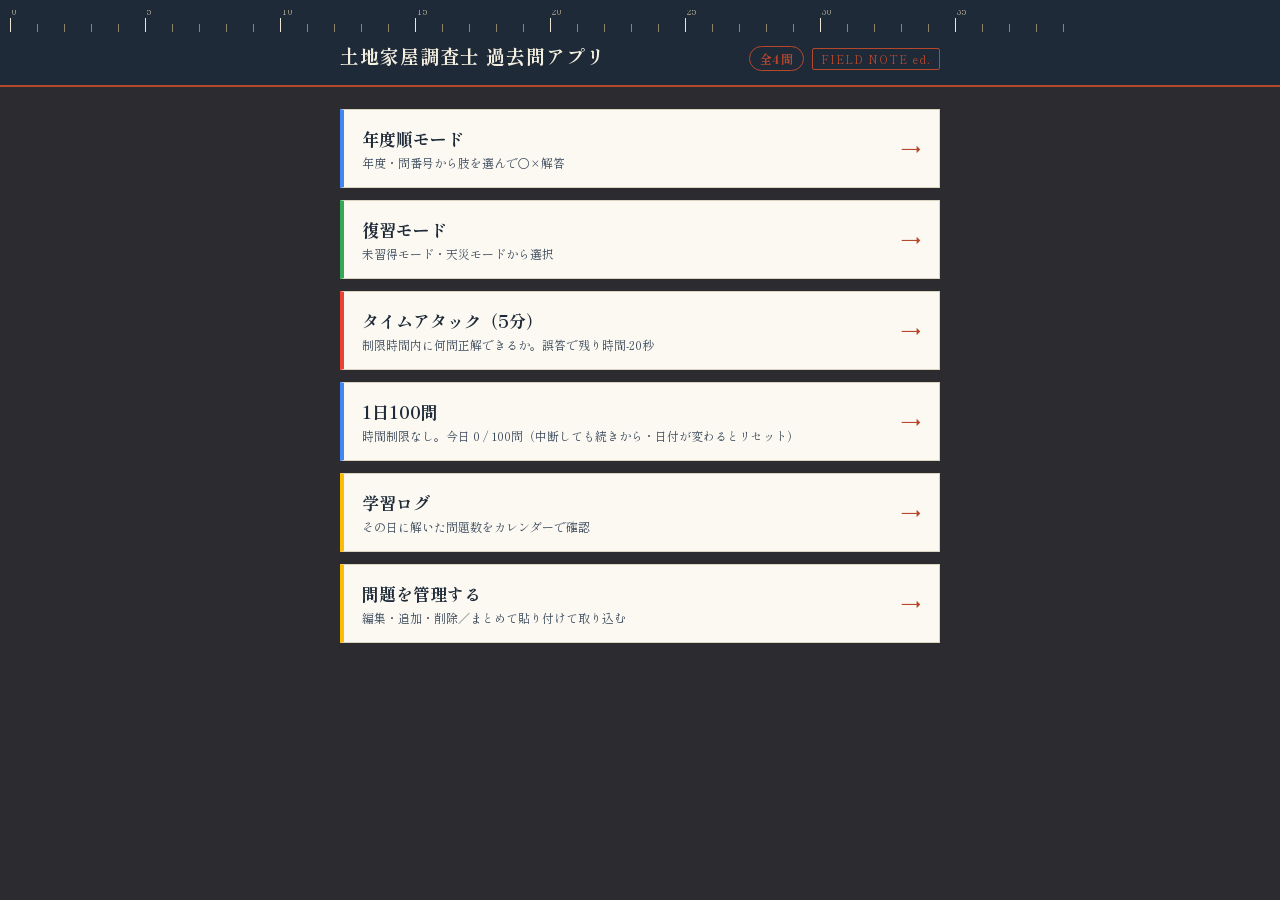
==== commit 46c87823: "Add files via upload" ====
--- a/index.html
+++ b/index.html
@@ -414,25 +414,65 @@
   return SAMPLE_QUESTIONS.slice();
 }
 async function saveQuestions(qs){ await storeSet('questions', JSON.stringify(qs)); }
+function fillProgressDefaults(p){
+  if(!p || typeof p !== 'object') p = {};
+  if(!p.reviewSet) p.reviewSet = {}; // 旧バージョンからの互換
+  if(!p.everWrongSet) p.everWrongSet = {}; // 旧バージョンからの互換（天災モード用：一度でも間違えた問題）
+  if(!p.streaks) p.streaks = {};
+  if(!p.yearProgress) p.yearProgress = {}; // 旧バージョン（yearIndexのみ）からの互換
+  if(!p.answered) p.answered = {}; // 旧バージョンからの互換（肢ごとの履歴表示用）
+  if(!p.lapAnswered) p.lapAnswered = {}; // 旧バージョンからの互換（タイムアタックの周回トラッキング用）
+  if(!p.dailyLog) p.dailyLog = {}; // 旧バージョンからの互換（学習ログ用）
+  if(!p.recentLog) p.recentLog = []; // 旧バージョンからの互換（直近100問の履歴用）
+  if(!p.taScores) p.taScores = [];
+  if(!p.daily100 || typeof p.daily100 !== 'object') p.daily100 = { date:'', count:0 }; // 1日100問モード：日付とその日の解答数
+  return p;
+}
 async function loadProgress(){
   try{
     const v = await storeGet('progress');
-    if(v){
-      const p = JSON.parse(v);
-      if(!p.reviewSet) p.reviewSet = {}; // 旧バージョンからの互換
-      if(!p.everWrongSet) p.everWrongSet = {}; // 旧バージョンからの互換（天災モード用：一度でも間違えた問題）
-      if(!p.streaks) p.streaks = {};
-      if(!p.yearProgress) p.yearProgress = {}; // 旧バージョン（yearIndexのみ）からの互換
-      if(!p.answered) p.answered = {}; // 旧バージョンからの互換（肢ごとの履歴表示用）
-      if(!p.lapAnswered) p.lapAnswered = {}; // 旧バージョンからの互換（タイムアタックの周回トラッキング用）
-      if(!p.dailyLog) p.dailyLog = {}; // 旧バージョンからの互換（学習ログ用）
-      if(!p.recentLog) p.recentLog = []; // 旧バージョンからの互換（直近100問の履歴用）
-      return p;
-    }
+    if(v) return fillProgressDefaults(JSON.parse(v));
   }catch(e){}
   return { streaks:{}, reviewSet:{}, everWrongSet:{}, yearProgress:{}, answered:{}, lapAnswered:{}, dailyLog:{}, recentLog:[], taScores:[] };
 }
 async function saveProgress(p){ await storeSet('progress', JSON.stringify(p)); }
+
+/* 2台のPROGRESSを統合する（機種変更・引き継ぎ用の「追加する」マージ） */
+function mergeProgressData(current, imported){
+  const cur = fillProgressDefaults(current);
+  const imp = fillProgressDefaults(imported);
+  // 存在フラグ系（true/undefinedのみ意味を持つ）：どちらかにあれば残す
+  ['reviewSet','everWrongSet','lapAnswered'].forEach(key=>{
+    Object.keys(imp[key]).forEach(id=>{ if(imp[key][id]) cur[key][id] = true; });
+  });
+  // 直近の正誤判定・streaks：現在の端末に記録が無い問題だけ取り込む
+  ['answered','streaks'].forEach(key=>{
+    Object.keys(imp[key]).forEach(id=>{ if(!(id in cur[key])) cur[key][id] = imp[key][id]; });
+  });
+  // 年度ごとの進行位置：進んでいる方を採用
+  Object.keys(imp.yearProgress).forEach(yk=>{
+    cur.yearProgress[yk] = Math.max(cur.yearProgress[yk]||0, imp.yearProgress[yk]||0);
+  });
+  // 学習カレンダー：日別の解答数を合算
+  Object.keys(imp.dailyLog).forEach(dk=>{
+    cur.dailyLog[dk] = (cur.dailyLog[dk]||0) + (imp.dailyLog[dk]||0);
+  });
+  // 直近ログ：合算して新しい順に整列、重複除去、50件まで
+  const seen = new Set();
+  cur.recentLog = cur.recentLog.concat(imp.recentLog)
+    .sort((a,b)=> (b.ts||0)-(a.ts||0))
+    .filter(e=>{ const k = e.id+'_'+e.ts; if(seen.has(k)) return false; seen.add(k); return true; })
+    .slice(0,50);
+  // 1日100問モード：日付が新しい方を採用、同じ日なら多い方
+  if((imp.daily100.date||'') > (cur.daily100.date||'') || (imp.daily100.date===cur.daily100.date && (imp.daily100.count||0) > (cur.daily100.count||0))){
+    cur.daily100 = { date: imp.daily100.date, count: imp.daily100.count||0 };
+  }
+  // タイムアタック成績：合算して新しい順に整列、10件まで
+  cur.taScores = cur.taScores.concat(imp.taScores)
+    .sort((a,b)=> new Date(b.date||0) - new Date(a.date||0))
+    .slice(0,10);
+  return cur;
+}
 
 
 /* ---------------- app state ---------------- */
@@ -469,6 +509,7 @@
 function goHome(){
   view = 'home';
   _appBackStack.length = 0;
+  adminSearchQuery = '';
   renderHome();
   if(!_handlingPopState){
     history.replaceState({app:true, screen:'home', root:true}, '', _navBaseUrl + '#app-home');
@@ -529,13 +570,28 @@
   if(year >= 1926){ const n = year - 1925; return n===1 ? '昭和元' : `昭和${n}`; }
   return `${year}`;
 }
+// year が文字列 'minpo' の問題は「オリジナル（民法）」（テキスト形式で取り込んだ問題の専用枠）。
+// year が未設定（null）の問題は従来どおり「オリジナル」として扱い、両者は別枠で管理する。
+const MINPO_YEAR = 'minpo';
+function isOriginalYear(y){ return y==null || (typeof y==='number' && isNaN(y)); }
+function sameYearGroup(q, y){ return y===null ? isOriginalYear(q.year) : q.year===y; }
+// 年度一覧に並べるグループ：西暦年（昇順）→ オリジナル → オリジナル（民法）
+function listYearGroups(){
+  const nums = [...new Set(QUESTIONS.filter(q=>typeof q.year==='number' && !isNaN(q.year)).map(q=>q.year))].sort((a,b)=>a-b);
+  const groups = nums.slice();
+  if(QUESTIONS.some(q=>isOriginalYear(q.year))) groups.push(null);
+  if(QUESTIONS.some(q=>q.year===MINPO_YEAR)) groups.push(MINPO_YEAR);
+  return groups;
+}
 // 年度が未設定（null）の問題は「オリジナル問題」として扱う
 function yearLabel(year){
+  if(year===MINPO_YEAR) return 'オリジナル（民法）';
   if(year===null || year===undefined || isNaN(year)) return 'オリジナル';
   return `${toWareki(year)}年度`;
 }
 // 年度でソートする際、オリジナル問題（null）は末尾に回す
 function yearSortVal(year){
+  if(year===MINPO_YEAR) return 1e9; // オリジナル（民法）はオリジナルの直前
   return (year===null || year===undefined || isNaN(year)) ? Infinity : year;
 }
 // Dateオブジェクト → "YYYY-MM-DD"（学習ログのキー、ローカル日付基準）
@@ -544,6 +600,20 @@
   const m = String(d.getMonth()+1).padStart(2,'0');
   const day = String(d.getDate()).padStart(2,'0');
   return `${y}-${m}-${day}`;
+}
+
+/* ---------------- 1日100問モード：日付つきカウント ---------------- */
+const DAILY_GOAL = 100;
+// 今日の解答数。保存されている日付が今日でなければ0（日付が変わったらリセット）
+function getDaily100Count(){
+  const d = PROGRESS.daily100;
+  return (d && d.date === dateKey(new Date())) ? (d.count||0) : 0;
+}
+function bumpDaily100Count(){
+  const today = dateKey(new Date());
+  if(!PROGRESS.daily100 || PROGRESS.daily100.date !== today) PROGRESS.daily100 = { date: today, count: 0 };
+  PROGRESS.daily100.count++;
+  return PROGRESS.daily100.count;
 }
 
 /* ---------------- 学習ログ（カレンダー） ---------------- */
@@ -692,6 +762,11 @@
       <div class="m-arrow">→</div>
     </button>
 
+    <button class="mode-btn year" data-go="daily100">
+      <div><div class="m-title serif">1日100問</div><div class="m-sub">時間制限なし。今日 ${getDaily100Count()} / ${DAILY_GOAL}問（中断しても続きから・日付が変わるとリセット）</div></div>
+      <div class="m-arrow">→</div>
+    </button>
+
     <button class="mode-btn tape" data-go="calendar">
       <div><div class="m-title serif">学習ログ</div><div class="m-sub">その日に解いた問題数をカレンダーで確認</div></div>
       <div class="m-arrow">→</div>
@@ -747,9 +822,7 @@
   view='year';
   _yearPickerExpanded = (autoExpandYear===undefined ? null : autoExpandYear);
   refreshCountBadge();
-  const numericYears = [...new Set(QUESTIONS.filter(q=>q.year!=null && !isNaN(q.year)).map(q=>q.year))].sort((a,b)=>a-b);
-  const hasOriginal = QUESTIONS.some(q=>q.year==null || isNaN(q.year));
-  const years = hasOriginal ? [...numericYears, null] : numericYears;
+  const years = listYearGroups();
   const totalCorrect = QUESTIONS.filter(q=>PROGRESS.answered[q.id]===true).length;
   app.innerHTML = `
     <div class="topbar">
@@ -767,7 +840,7 @@
   }
 
   years.forEach(y=>{
-    const qs = QUESTIONS.filter(q=> y===null ? (q.year==null || isNaN(q.year)) : q.year===y);
+    const qs = QUESTIONS.filter(q=> sameYearGroup(q, y));
     const count = qs.length;
     const correctCount = qs.filter(q=>PROGRESS.answered[q.id]===true).length;
 
@@ -791,7 +864,7 @@
         body.innerHTML = buildYearHistoryHTML(y);
         body.querySelectorAll('.eda-pill').forEach(p=>{
           p.addEventListener('click', ()=>{
-            const yearQs = QUESTIONS.filter(qq=> y===null ? (qq.year==null || isNaN(qq.year)) : qq.year===y).sort(yearDaimonEdaSort);
+            const yearQs = QUESTIONS.filter(qq=> sameYearGroup(qq, y)).sort(yearDaimonEdaSort);
             const startIdx = yearQs.findIndex(qq=>qq.id===p.dataset.qid);
             if(startIdx===-1) return;
             startSingleQuestion(yearQs.slice(startIdx), ()=>renderYearPicker(y));
@@ -826,7 +899,7 @@
 
 // 年度順モードの履歴表示：問番号ごとに肢の○×状況をパネルで表示するHTMLを組み立てる
 function buildYearHistoryHTML(year){
-  const qs = QUESTIONS.filter(q=> year===null ? (q.year==null || isNaN(q.year)) : q.year===year).sort(yearDaimonEdaSort);
+  const qs = QUESTIONS.filter(q=> sameYearGroup(q, year)).sort(yearDaimonEdaSort);
 
   const daimonMap = new Map();
   const ungrouped = [];
@@ -932,6 +1005,13 @@
     }
   } else if(mode==='attack'){
     pool = buildAttackPool();
+  } else if(mode==='daily100'){
+    if(getDaily100Count() >= DAILY_GOAL){
+      goHome();
+      toast('今日の100問はすでに達成済みです。');
+      return;
+    }
+    pool = buildAttackPool(); // 出題仕様はタイムアタックと共通
   }
 
   quizState = {
@@ -1005,6 +1085,32 @@
     ${wrongHtml}
   `;
   document.getElementById('retryTa').onclick = ()=>startQuiz('attack');
+  document.getElementById('toHome').onclick = goHome;
+}
+
+function endDaily(){
+  if(!quizState || quizState.ended) return;
+  quizState.ended = true;
+  const wrongList = quizState.wrongList;
+  const wrongHtml = wrongList.length === 0 ? '' : `
+    <div class="m-title serif" style="font-size:15px; margin:22px 0 10px;">今回間違えた問題（${wrongList.length}問）</div>
+    ${wrongList.map(q=>`
+      <div class="card stake-left">
+        <div class="q-meta" style="margin-bottom:6px;">${metaLabel(q)}</div>
+        <div style="font-size:14px; line-height:1.8; white-space:pre-wrap;">${esc(q.text)}</div>
+        <div style="margin-top:8px; font-size:13px;">正答：<strong style="color:${q.answer?'var(--tape-dark)':'var(--stake)'};">${q.answer?'○':'×'}</strong></div>
+        ${q.explanation ? `<div style="margin-top:6px; font-size:12.5px; color:var(--ink-soft);">${esc(q.explanation)}</div>` : ''}
+      </div>
+    `).join('')}`;
+  app.innerHTML = `
+    <div class="empty">
+      <div class="big serif">今日の100問 達成</div>
+      <div class="mono" style="font-size:32px; margin:14px 0; color:var(--stake);">${Math.min(getDaily100Count(), DAILY_GOAL)} / ${DAILY_GOAL}問</div>
+      <div style="font-size:13px; color:var(--ink-soft);">今回の解答：正解 ${quizState.score} ／ 誤答 ${wrongList.length}</div>
+      <div class="btn-row" style="justify-content:center;"><button class="btn ghost" id="toHome">ホームへ</button></div>
+    </div>
+    ${wrongHtml}
+  `;
   document.getElementById('toHome').onclick = goHome;
 }
 
@@ -1027,12 +1133,12 @@
     return;
   }
 
-  const modeLabel = {year:'年度順モード', review:'未習得モード', disaster:'天災モード', attack:'タイムアタック'}[quizState.mode];
+  const modeLabel = {year:'年度順モード', review:'未習得モード', disaster:'天災モード', attack:'タイムアタック', daily100:'1日100問'}[quizState.mode];
 
   app.innerHTML = `
     ${quizState.mode!=='attack' ? `
     <div class="topbar">
-      <div class="progress-pill">${quizState.idx+1} / ${quizState.pool.length}</div>
+      <div class="progress-pill">${quizState.mode==='daily100' ? `今日 ${Math.min(getDaily100Count()+1, DAILY_GOAL)} / ${DAILY_GOAL}` : `${quizState.idx+1} / ${quizState.pool.length}`}</div>
     </div>` : ''}
     ${quizState.mode==='attack' ? `<div class="timer mono floating-timer" id="taTimer">${fmtTime(quizState.timeLeft)}</div>` : ''}
     <div class="q-card no-dash">
@@ -1046,7 +1152,7 @@
     <div style="text-align:center; margin-top:10px; display:flex; justify-content:center; align-items:center; gap:18px;">
       <button class="back" id="backBtn" style="padding:0;">← ホームへ</button>
       ${quizState.mode==='attack' ? `<button class="danger-link" id="endAttackBtn" style="font-size:12px;">■ 途中終了</button>` : ''}
-      ${(quizState.mode==='year' || quizState.mode==='attack') ? `<button class="danger-link" id="editQBtn" style="font-size:12px;">✎ 問題文の間違いを直す</button>` : ''}
+      ${(quizState.mode==='year' || quizState.mode==='attack' || quizState.mode==='review' || quizState.mode==='disaster' || quizState.mode==='daily100') ? `<button class="danger-link" id="editQBtn" style="font-size:12px;">✎ 問題文の間違いを直す</button>` : ''}
     </div>
     <div id="feedbackZone"></div>
   `;
@@ -1108,7 +1214,7 @@
   const correct = userAns === q.answer;
   quizState.total++;
   if(correct) quizState.score++;
-  else if(quizState.mode==='attack') quizState.wrongList.push(q);
+  else if(quizState.mode==='attack' || quizState.mode==='daily100') quizState.wrongList.push(q);
 
   // 年度順モードの履歴表示（肢ごとの正誤）用に、直近の解答結果を全モード共通で記録する
   PROGRESS.answered[q.id] = correct;
@@ -1120,7 +1226,9 @@
   PROGRESS.recentLog.unshift({ id:q.id, ts:Date.now(), correct });
   if(PROGRESS.recentLog.length > 50) PROGRESS.recentLog.length = 50;
   // タイムアタックの「今の周でまだ出していない問題」優先付け用
-  if(quizState.mode==='attack') PROGRESS.lapAnswered[q.id] = true;
+  if(quizState.mode==='attack' || quizState.mode==='daily100') PROGRESS.lapAnswered[q.id] = true;
+  // 1日100問モード：今日の解答数を加算（日付が変わっていたら0から数え直す）
+  if(quizState.mode==='daily100') bumpDaily100Count();
 
   // 天災モード用：モードを問わず、一度でも間違えた問題は記録する（手動の「完全理解」ボタンでのみ除外）
   if(!correct){
@@ -1175,7 +1283,7 @@
     <div class="btn-row" style="justify-content:flex-end;">
       ${(quizState.mode==='review' && correct) ? `<button class="btn tape" id="completeBtn">復習完了にする</button>` : ''}
       ${(quizState.mode==='disaster' && correct) ? `<button class="btn tape" id="masteredBtn">完全理解にする</button>` : ''}
-      <button class="btn primary" id="nextBtn">次の問題へ</button>
+      <button class="btn primary" id="nextBtn">${(quizState.mode==='daily100' && getDaily100Count() >= DAILY_GOAL) ? '結果を見る' : '次の問題へ'}</button>
     </div>
   `;
   document.getElementById('nextBtn').onclick = nextQuestion;
@@ -1202,8 +1310,9 @@
 function nextQuestion(){
   quizState.idx++;
   if(quizState.mode==='year' && quizState.yearKey){ PROGRESS.yearProgress[quizState.yearKey] = quizState.idx; saveProgress(PROGRESS); }
-  if(quizState.mode==='attack'){
-    if(quizState.timeLeft<=0){ endAttack(); return; }
+  if(quizState.mode==='daily100' && getDaily100Count() >= DAILY_GOAL){ endDaily(); return; }
+  if(quizState.mode==='attack' || quizState.mode==='daily100'){
+    if(quizState.mode==='attack' && quizState.timeLeft<=0){ endAttack(); return; }
     if(quizState.idx >= quizState.pool.length){
       // 周回済みなら、周回履歴をリセットしつつ次の周へ。直前の最後の問題と連続しないよう調整
       const lastId = quizState.pool[quizState.pool.length-1] && quizState.pool[quizState.pool.length-1].id;
@@ -1242,6 +1351,7 @@
   return `
     <div class="btn-row" style="margin-top:0; margin-bottom:16px;">
       <button class="btn tape small" id="bulkImport">📋 まとめて貼り付けて取り込む</button>
+      <button class="btn tape small" id="minpoImport">📖 テキスト問題を取り込む（オリジナル民法）</button>
       <button class="btn primary small" id="addQ">＋ 1問だけ追加</button>
       <button class="btn ghost-dark small" id="dataTransfer">⇅ 書き出し・読み込み（機種変更用）</button>
       <button class="btn ghost-dark small" id="resetQ">サンプルに戻す</button>
@@ -1251,6 +1361,7 @@
 function wireAdminActionBar(afterAdd, afterReset){
   document.getElementById('addQ').onclick = ()=> renderAdminEdit(null, null, afterAdd || renderAdminList);
   document.getElementById('bulkImport').onclick = ()=> renderBulkImport();
+  document.getElementById('minpoImport').onclick = ()=> renderMinpoImport();
   document.getElementById('dataTransfer').onclick = ()=> renderDataTransfer();
   document.getElementById('resetQ').onclick = async ()=>{
     if(confirm('編集内容をすべて破棄して、サンプル問題に戻しますか？')){
@@ -1274,7 +1385,7 @@
     ${adminActionBar()}
     <div class="field" style="margin-bottom:14px;">
       <label>キーワード検索</label>
-      <input type="text" id="adminSearchInput" placeholder="問題文に含まれる単語で検索" value="${esc(adminSearchQuery)}">
+      <input type="text" id="adminSearchInput" placeholder="単語で検索／-単語で除外（スペース区切りで複数指定可）" value="${esc(adminSearchQuery)}">
     </div>
     <div id="adminList"></div>
   `;
@@ -1298,9 +1409,7 @@
     return;
   }
 
-  const numericYears = [...new Set(QUESTIONS.filter(q=>q.year!=null && !isNaN(q.year)).map(q=>q.year))].sort((a,b)=>a-b);
-  const hasOriginal = QUESTIONS.some(q=>q.year==null || isNaN(q.year));
-  const years = hasOriginal ? [...numericYears, null] : numericYears;
+  const years = listYearGroups();
 
   listEl.innerHTML = '';
   if(years.length===0){
@@ -1308,7 +1417,7 @@
     return;
   }
   years.forEach(y=>{
-    const count = QUESTIONS.filter(q=> y===null ? (q.year==null || isNaN(q.year)) : q.year===y).length;
+    const count = QUESTIONS.filter(q=> sameYearGroup(q, y)).length;
     const item = document.createElement('div');
     item.className = 'mode-btn admin';
     item.innerHTML = `
@@ -1322,8 +1431,8 @@
     item.querySelector('[data-del]').addEventListener('click', async (e)=>{
       e.stopPropagation();
       if(confirm(`${yearLabel(y)}の問題を全て削除します（${count}問）。この操作は取り消せません。よろしいですか？`)){
-        const ids = QUESTIONS.filter(q=> y===null ? (q.year==null || isNaN(q.year)) : q.year===y).map(q=>q.id);
-        QUESTIONS = QUESTIONS.filter(q=> y===null ? !(q.year==null || isNaN(q.year)) : q.year!==y);
+        const ids = QUESTIONS.filter(q=> sameYearGroup(q, y)).map(q=>q.id);
+        QUESTIONS = QUESTIONS.filter(q=> !sameYearGroup(q, y));
         ids.forEach(id=>{ delete PROGRESS.streaks[id]; delete PROGRESS.reviewSet[id]; delete PROGRESS.everWrongSet[id]; delete PROGRESS.answered[id]; delete PROGRESS.lapAnswered[id]; });
         await saveQuestions(QUESTIONS); await saveProgress(PROGRESS);
         toast(`${ids.length}問を削除しました`);
@@ -1334,10 +1443,31 @@
   });
 }
 
-// キーワード検索結果を表示する（問題文に単語が含まれる肢を一覧表示）
+// 検索文字列を「含める語」「-で始まる除外語」に分割する（半角・全角スペース区切り）
+function parseSearchQuery(query){
+  const tokens = query.split(/[\s　]+/).filter(Boolean);
+  const includes = [];
+  const excludes = [];
+  tokens.forEach(t=>{
+    if(t.startsWith('-') && t.length>1){
+      excludes.push(t.slice(1));
+    }else if(t !== '-'){
+      includes.push(t);
+    }
+  });
+  return {includes, excludes};
+}
+
+// キーワード検索結果を表示する（問題文に単語が含まれる肢を一覧表示。「-語」で除外）
 function renderAdminSearchResults(listEl, keyword){
-  const kwLower = keyword.toLowerCase();
-  const matches = QUESTIONS.filter(q=> q.text && q.text.toLowerCase().includes(kwLower));
+  const {includes, excludes} = parseSearchQuery(keyword);
+  const matches = QUESTIONS.filter(q=>{
+    if(!q.text) return false;
+    const textLower = q.text.toLowerCase();
+    const hasAllIncludes = includes.every(w=>textLower.includes(w.toLowerCase()));
+    const hasNoExcludes = excludes.every(w=>!textLower.includes(w.toLowerCase()));
+    return hasAllIncludes && hasNoExcludes;
+  });
 
   listEl.innerHTML = '';
   const heading = document.createElement('div');
@@ -1359,7 +1489,7 @@
     item.className = 'admin-list-item';
     item.innerHTML = `
       <div class="ai-ans ${q.answer?'maru':'batsu'}">${q.answer?'○':'×'}</div>
-      <div class="ai-text">${escHighlight(q.text.slice(0,40), keyword)}${q.text.length>40?'…':''}</div>
+      <div class="ai-text">${escHighlight(q.text.slice(0,40), includes)}${q.text.length>40?'…':''}</div>
       <div class="ai-meta">${esc(label)}</div>
     `;
     item.addEventListener('click', ()=>renderAdminEdit(q.id, null, renderAdminList, matchIds));
@@ -1367,18 +1497,19 @@
   });
 }
 
-// esc() した上で、キーワードに一致する部分だけ <mark> で強調する
-function escHighlight(text, keyword){
+// esc() した上で、含める語（配列）に一致する部分だけ <mark> で強調する
+function escHighlight(text, keywords){
   const escaped = esc(text);
-  if(!keyword) return escaped;
-  const escapedKw = esc(keyword).replace(/[.*+?^${}()|[\]\\]/g, '\\$&');
-  return escaped.replace(new RegExp(escapedKw, 'gi'), m=>`<mark>${m}</mark>`);
+  const list = (Array.isArray(keywords) ? keywords : [keywords]).filter(Boolean);
+  if(list.length===0) return escaped;
+  const pattern = list.map(k=>esc(k).replace(/[.*+?^${}()|[\]\\]/g, '\\$&')).join('|');
+  return escaped.replace(new RegExp(pattern, 'gi'), m=>`<mark>${m}</mark>`);
 }
 
 /* ---------------- admin: 第2階層（年度内の問番号一覧） ---------------- */
 function renderAdminDaimons(year){
   refreshCountBadge();
-  const qs = QUESTIONS.filter(q=> year===null ? (q.year==null || isNaN(q.year)) : q.year===year);
+  const qs = QUESTIONS.filter(q=> sameYearGroup(q, year));
   const daimonMap = new Map();
   const ungrouped = [];
   qs.forEach(q=>{
@@ -1500,18 +1631,35 @@
 
 
 /* ---------------- admin: export / import (機種変更・PC↔スマホ間の引き継ぎ用) ---------------- */
+function buildBackupJson(){
+  return JSON.stringify({
+    __totikaoBackup: true,
+    version: 1,
+    exportedAt: new Date().toISOString(),
+    questions: QUESTIONS,
+    progress: PROGRESS
+  }, null, 2);
+}
+function buildQuestionsOnlyJson(){
+  return JSON.stringify(QUESTIONS, null, 2);
+}
 function renderDataTransfer(){
   refreshCountBadge();
-  const json = JSON.stringify(QUESTIONS, null, 2);
   app.innerHTML = `
     <div class="topbar">
       <button class="back" id="backBtn">← 問題一覧へ</button>
     </div>
     <div class="card tape-left">
-      <div class="m-title serif" style="font-size:16px; margin-bottom:6px;">書き出し（このデバイスの問題データ）</div>
-      <div class="hint">別の端末（PC⇔スマホなど）で同じ問題データを使いたいときに使います。下のテキストをコピーするか、ファイルとしてダウンロードして、相手の端末で「読み込む」に貼り付け／選択してください。</div>
-    </div>
-    <div class="import-box"><textarea id="exportText" readonly>${esc(json)}</textarea></div>
+      <div class="m-title serif" style="font-size:16px; margin-bottom:6px;">書き出し</div>
+      <div class="hint">別の端末（機種変更・PC⇔スマホなど）にデータを引き継げます。「学習履歴を含める」をオンにすると、解答履歴・未習得問題・学習カレンダー・タイムアタック成績なども一緒に書き出します。オフにすると問題データのみの書き出しになります。</div>
+    </div>
+    <div class="field" style="margin:10px 0;">
+      <label style="display:flex; align-items:center; gap:8px; font-size:14px;">
+        <input type="checkbox" id="includeProgress" checked style="width:auto;">
+        学習履歴を含める
+      </label>
+    </div>
+    <div class="import-box"><textarea id="exportText" readonly>${esc(buildBackupJson())}</textarea></div>
     <div class="btn-row">
       <button class="btn tape small" id="copyExport">クリップボードにコピー</button>
       <button class="btn ghost-dark small" id="downloadExport">ファイルでダウンロード</button>
@@ -1519,30 +1667,36 @@
 
     <div class="card gold-left" style="margin-top:28px;">
       <div class="m-title serif" style="font-size:16px; margin-bottom:6px;">読み込む</div>
-      <div class="hint">他の端末で書き出したテキストを貼り付けるか、ダウンロードしたファイルを選んでください。</div>
+      <div class="hint">他の端末で書き出したテキストを貼り付けるか、ダウンロードしたファイルを選んでください。古い形式（問題データのみ）のファイルも読み込めます（その場合、学習履歴は引き継がれません）。</div>
     </div>
     <div class="import-box"><textarea id="importText" placeholder="ここに書き出したJSONを貼り付け"></textarea></div>
     <div class="field" style="margin-top:10px;">
       <input type="file" id="importFile" accept=".json,application/json">
     </div>
     <div class="btn-row">
-      <button class="btn primary small" id="mergeImport">追加する（重複はスキップ）</button>
+      <button class="btn primary small" id="mergeImport">追加する（問題は重複スキップ／履歴は統合）</button>
       <button class="btn small" id="replaceImport" style="background:var(--danger);">全て置き換える</button>
     </div>
   `;
   document.getElementById('backBtn').onclick = setBack(()=>renderAdminList());
 
+  const includeProgressCb = document.getElementById('includeProgress');
+  const exportTa = document.getElementById('exportText');
+  function refreshExportText(){
+    exportTa.value = includeProgressCb.checked ? buildBackupJson() : buildQuestionsOnlyJson();
+  }
+  includeProgressCb.addEventListener('change', refreshExportText);
+
   document.getElementById('copyExport').onclick = async ()=>{
-    const ta = document.getElementById('exportText');
-    ta.select();
-    try{ await navigator.clipboard.writeText(ta.value); toast('コピーしました'); }
+    exportTa.select();
+    try{ await navigator.clipboard.writeText(exportTa.value); toast('コピーしました'); }
     catch(e){ try{ document.execCommand('copy'); toast('コピーしました'); }catch(e2){ toast('コピーできませんでした。手動で選択してコピーしてください。'); } }
   };
   document.getElementById('downloadExport').onclick = ()=>{
-    const blob = new Blob([json], {type:'application/json'});
+    const blob = new Blob([exportTa.value], {type:'application/json'});
     const url = URL.createObjectURL(blob);
     const a = document.createElement('a');
-    a.href = url; a.download = 'totikao-quiz-questions.json';
+    a.href = url; a.download = includeProgressCb.checked ? 'totikao-quiz-backup.json' : 'totikao-quiz-questions.json';
     document.body.appendChild(a); a.click(); a.remove();
     URL.revokeObjectURL(url);
   };
@@ -1554,33 +1708,57 @@
     reader.readAsText(file);
   });
 
-  function parseImportJson(){
+  // 新形式（{questions, progress}）と旧形式（問題データのみの配列/サイトJSON）の両方に対応
+  function parseImportPayload(){
     const raw = document.getElementById('importText').value.trim();
     if(!raw){ toast('データを貼り付けるかファイルを選んでください'); return null; }
-    const converted = tryParseQuestionsJson(raw);
-    if(!converted){ toast('データの形式が正しくありません'); return null; }
+    let parsed;
+    try{ parsed = JSON.parse(raw); }catch(e){ parsed = null; }
+    let questionsRaw = null, progressRaw = null;
+    if(parsed && typeof parsed==='object' && !Array.isArray(parsed) && Array.isArray(parsed.questions)){
+      questionsRaw = parsed.questions;
+      if(parsed.progress && typeof parsed.progress==='object') progressRaw = parsed.progress;
+    } else {
+      questionsRaw = tryParseQuestionsJson(raw);
+    }
+    if(!questionsRaw){ toast('データの形式が正しくありません'); return null; }
     // id が無いもの（サイトJSON由来など）には新規IDを振る
-    return converted.map(q=> q.id ? q : { ...q, id:'q_'+Math.random().toString(36).slice(2)+Date.now().toString(36) });
+    const questions = questionsRaw.map(q=> q.id ? q : { ...q, id:'q_'+Math.random().toString(36).slice(2)+Date.now().toString(36) });
+    return { questions, progress: progressRaw };
   }
   document.getElementById('mergeImport').onclick = async ()=>{
-    const arr = parseImportJson();
-    if(!arr) return;
+    const payload = parseImportPayload();
+    if(!payload) return;
     const existingIds = new Set(QUESTIONS.map(q=>q.id));
     let added = 0;
-    arr.forEach(q=>{
+    payload.questions.forEach(q=>{
       if(q && q.id && !existingIds.has(q.id)){ QUESTIONS.push(q); existingIds.add(q.id); added++; }
     });
     await saveQuestions(QUESTIONS);
-    toast(`${added}問を追加しました`);
+    let msg = `${added}問を追加しました`;
+    if(payload.progress){
+      PROGRESS = mergeProgressData(PROGRESS, payload.progress);
+      await saveProgress(PROGRESS);
+      msg += '（学習履歴も統合しました）';
+    }
+    toast(msg);
     renderAdminList();
   };
   document.getElementById('replaceImport').onclick = async ()=>{
-    const arr = parseImportJson();
-    if(!arr) return;
-    if(!confirm('現在の問題データをすべて削除して、読み込んだデータに置き換えます。よろしいですか？')) return;
-    QUESTIONS = arr;
+    const payload = parseImportPayload();
+    if(!payload) return;
+    const withProgress = !!payload.progress;
+    const confirmMsg = withProgress
+      ? '現在の問題データと学習履歴をすべて削除して、読み込んだデータに置き換えます。よろしいですか？'
+      : '現在の問題データをすべて削除して、読み込んだデータに置き換えます（読み込むデータに学習履歴が含まれていないため、学習履歴はそのまま残ります）。よろしいですか？';
+    if(!confirm(confirmMsg)) return;
+    QUESTIONS = payload.questions;
     await saveQuestions(QUESTIONS);
-    toast(`${arr.length}問に置き換えました`);
+    if(withProgress){
+      PROGRESS = fillProgressDefaults(payload.progress);
+      await saveProgress(PROGRESS);
+    }
+    toast(`${payload.questions.length}問に置き換えました${withProgress ? '（学習履歴も置き換えました）' : ''}`);
     renderAdminList();
   };
 }
@@ -1604,7 +1782,9 @@
       ${!isNew ? `<button class="danger-link" id="delQ">この問題を削除</button>` : ''}
     </div>
     <div class="card stake-left">
-      <div class="field"><label>年度（西暦・空欄でオリジナル問題）</label><input type="number" id="f_year" value="${(q.year!=null && !isNaN(q.year)) ? q.year : ''}" placeholder="空欄=オリジナル"><div class="hint" id="warekiHint" style="margin-top:4px;">${yearLabel(q.year)}</div></div>
+      ${q.year===MINPO_YEAR
+        ? `<div class="field"><label>年度</label><input type="hidden" id="f_year" value="${MINPO_YEAR}"><div class="hint" id="warekiHint" style="margin-top:4px;">${yearLabel(q.year)}（テキスト取り込み枠）</div></div>`
+        : `<div class="field"><label>年度（西暦・空欄でオリジナル問題）</label><input type="number" id="f_year" value="${(q.year!=null && !isNaN(q.year)) ? q.year : ''}" placeholder="空欄=オリジナル"><div class="hint" id="warekiHint" style="margin-top:4px;">${yearLabel(q.year)}</div></div>`}
       <div class="field"><label>区分（任意）</label><input type="text" id="f_category" value="${esc(q.category||'')}" placeholder="例：午前の部"></div>
       <div class="field"><label>問題文</label><textarea id="f_text" rows="5">${esc(q.text)}</textarea></div>
       <div class="field">
@@ -1629,7 +1809,7 @@
   document.getElementById('backBtn').onclick = setBack(()=>returnFn());
   document.getElementById('cancelQ').onclick = ()=>returnFn();
   document.getElementById('f_text').focus();
-  document.getElementById('f_year').addEventListener('input', (e)=>{
+  if(q.year!==MINPO_YEAR) document.getElementById('f_year').addEventListener('input', (e)=>{
     const raw = e.target.value.trim();
     const y = raw==='' ? null : parseInt(raw, 10);
     document.getElementById('warekiHint').textContent = yearLabel(y);
@@ -1645,7 +1825,7 @@
   // フォームの内容を保存する（次の問題へ移動する前にも呼ばれる）
   async function persistCurrentForm(){
     const yearRaw = document.getElementById('f_year').value.trim();
-    const year = yearRaw==='' ? null : (parseInt(yearRaw, 10) || null);
+    const year = yearRaw===MINPO_YEAR ? MINPO_YEAR : (yearRaw==='' ? null : (parseInt(yearRaw, 10) || null));
     const category = document.getElementById('f_category').value.trim();
     const text = document.getElementById('f_text').value.trim();
     const answerRadio = document.querySelector('input[name="f_answer"]:checked');
@@ -1759,7 +1939,7 @@
   if(m) return 1988 + parseInt(m[1], 10);
   m = raw.match(/\bS\s?(\d+)\s*-\s*\d+\s*-\s*[ア-ン]/);
   if(m) return 1925 + parseInt(m[1], 10);
-  return new Date().getFullYear();
+  return null; // 年度を判別できない場合は今年扱いにせず「オリジナル」にする
 }
 function detectDaimon(raw){
   const m = raw.match(/(?:^|\n)問\s?(\d+)\s*(?:\n|$)/);
@@ -1809,7 +1989,7 @@
   m = s.match(/^[Hh]\s?(\d+)/); if(m) return 1988 + parseInt(m[1],10);
   m = s.match(/^[Ss]\s?(\d+)/); if(m) return 1925 + parseInt(m[1],10);
   m = s.match(/(20\d\d)/); if(m) return parseInt(m[1],10);
-  return new Date().getFullYear();
+  return null; // 年度を判別できない場合は今年扱いにせず「オリジナル」にする
 }
 function convertSiteYearJson(obj){
   if(!obj || typeof obj !== 'object' || Array.isArray(obj) || !Array.isArray(obj.questions)) return null;
@@ -1844,7 +2024,7 @@
     // このアプリ自身の書き出し形式（配列）とみなす
     return parsed.map(q=>({
       id: q.id,
-      year: q.year || new Date().getFullYear(),
+      year: (q.year===undefined || q.year===0 || q.year==='') ? null : q.year, // 年度なし＝オリジナルを維持（今年扱いにしない）
       category: q.category || '',
       text: q.text || '',
       answer: !!q.answer,
@@ -2061,6 +2241,241 @@
   };
 }
 
+
+/* ---------------- オリジナル（民法）：テキスト形式の問題を取り込む ----------------
+   「１．〔行為能力〕／問題文／ア．〜オ．／１．アイ　２．アオ…／正解：５」形式の
+   組合せ問題（司法試験・予備試験など）を、肢ごとの○×問題に分解して取り込む。
+   ・「正しいもの」を選ぶ問題 … 正解の組合せに入っている肢が○、それ以外が×
+   ・「誤っているもの」を選ぶ問題 … 正解の組合せに入っている肢が×、それ以外が○
+   取り込んだ問題は year='minpo' の専用枠（オリジナル（民法））に入り、
+   既存の「オリジナル」とは別枠で管理される。
+------------------------------------------------------- */
+function z2h(s){ return String(s).replace(/[０-９]/g, c=>String.fromCharCode(c.charCodeAt(0)-0xFEE0)); }
+
+function parseMinpoText(rawInput){
+  const lines = rawInput.replace(/\r/g,'').split('\n').map(l=>l.trim());
+  const headRe = /^([０-９0-9]+)\s*[．.、]\s*〔([^〕]+)〕\s*$/;
+  const ansRe  = /^正解\s*[:：]\s*([０-９0-9])/;
+  const stmtRe = /^([アイウエオ])\s*[．.、]\s*(.*)$/;
+  const optRe  = /([1-5])\s*[．.]\s*([アイウエオ]{2})/g;
+  const heads = [];
+  lines.forEach((l,i)=>{ if(headRe.test(l)) heads.push(i); });
+
+  const groups = [];
+  let failed = 0;
+  heads.forEach((hi, n)=>{
+    const [, srcNo, topic] = lines[hi].match(headRe);
+    const endLimit = n+1 < heads.length ? heads[n+1] : lines.length;
+    let ansIdx = -1;
+    for(let i=hi+1; i<endLimit; i++){ if(ansRe.test(z2h(lines[i]))){ ansIdx = i; break; } }
+    if(ansIdx === -1){ failed++; return; }
+    const chunk = lines.slice(hi+1, ansIdx).filter(Boolean);
+    const correctNo = z2h(lines[ansIdx]).match(ansRe)[1];
+
+    const stemLines = [], stmts = []; let optLine = '';
+    chunk.forEach(l=>{
+      const hz = z2h(l);
+      optRe.lastIndex = 0;
+      if(/^[1-5]\s*[．.]\s*[アイウエオ]{2}/.test(hz)){ optLine += ' ' + hz; return; }
+      const m = l.match(stmtRe);
+      if(m){ stmts.push({eda:m[1], text:m[2].trim()}); return; }
+      if(stmts.length) stmts[stmts.length-1].text += l; // 折り返された行は直前の肢に連結
+      else stemLines.push(l);
+    });
+    const stem = stemLines.join('');
+    const combos = {};
+    let mm; optRe.lastIndex = 0;
+    while((mm = optRe.exec(optLine))){ combos[mm[1]] = mm[2].split(''); }
+    const combo = combos[correctNo] || null;
+
+    let kind = null;
+    if(/誤っているもの|誤っている/.test(stem)) kind = 'wrong';
+    else if(/正しいもの|正しい/.test(stem)) kind = 'right';
+
+    // 見出し：〔分野〕＋前提／テーマ＋「記述」
+    let lead = stem.replace(/次のアからオまでの.*$/, '');
+    lead = lead.endsWith('に関する') ? lead + '記述' : lead;
+    if(/判例の趣旨に照らし/.test(stem)) lead += '（判例の趣旨に照らして）';
+    const header = `〔${topic}〕${lead}`;
+
+    const warn = [];
+    if(stmts.length !== 5) warn.push(`肢が${stmts.length}個しか検出できませんでした`);
+    if(!kind) warn.push('「正しいもの／誤っているもの」を判別できませんでした');
+    if(!combo) warn.push('正解番号に対応する組合せを読み取れませんでした');
+
+    const items = stmts.map(st=>{
+      let answer = true;
+      if(combo && kind){
+        const inCombo = combo.includes(st.eda);
+        answer = (kind==='right') ? inCombo : !inCombo;
+      }
+      return { key:'mp_'+n+'_'+st.eda+'_'+Math.random().toString(36).slice(2,7), eda:st.eda, text:`${header}\n\n${st.text}`, answer };
+    });
+    groups.push({ srcNo, topic, kind, correctNo, combo, warn, items });
+  });
+  return { groups, failed };
+}
+
+let MINPO_BUFFER = [];
+
+function nextMinpoDaimon(){
+  let max = 0;
+  QUESTIONS.forEach(q=>{
+    if(q.year!==MINPO_YEAR) return;
+    const d = parseCategoryStructure(q.category).daimon;
+    if(d) max = Math.max(max, parseInt(d,10));
+  });
+  return max + 1;
+}
+
+function renderMinpoImport(){
+  refreshCountBadge();
+  const existing = QUESTIONS.filter(q=>q.year===MINPO_YEAR).length;
+  app.innerHTML = `
+    <div class="topbar">
+      <button class="back" id="backBtn">← 問題一覧へ</button>
+    </div>
+    <div class="card tape-left">
+      <div class="m-title serif" style="font-size:16px; margin-bottom:6px;">テキスト問題を取り込む（オリジナル・民法）</div>
+      <div class="hint">
+        「１．〔行為能力〕…ア．〜オ．…１．アイ　２．アオ…正解：５」の形式で書かれた組合せ問題のテキストを貼り付けてください（ページ全体のコピーでOK。余計な文字は無視します）。<br><br>
+        ・各問を、肢ア〜オの5つの○×問題に自動で分解します<br>
+        ・「正しいもの」「誤っているもの」を問題文から判別し、正解番号から各肢の○×を決めます<br>
+        ・既存の「オリジナル」とは別枠の「オリジナル（民法）」に保存します${existing ? `（現在 ${existing}問）` : ''}<br>
+        ・すでに取り込み済みの肢は自動で除外します
+      </div>
+    </div>
+    <div class="import-box">
+      <textarea id="minpoText" placeholder="１．〔行為能力〕&#10;補助に関する次のアからオまでの各記述のうち，正しいものを組み合わせたものは，後記１から５までのうちどれか。&#10;ア．…&#10;イ．…&#10;１．アイ　２．アオ　３．イウ　４．ウエ　５．エオ&#10;正解：５"></textarea>
+    </div>
+    <div class="btn-row">
+      <button class="btn tape" id="minpoParse">解析してプレビュー</button>
+      <button class="btn ghost-dark" id="minpoCancel">キャンセル</button>
+    </div>
+    <div id="minpoPreviewZone"></div>
+  `;
+  document.getElementById('backBtn').onclick = setBack(()=>renderAdminList());
+  document.getElementById('minpoCancel').onclick = ()=>renderAdminList();
+  document.getElementById('minpoParse').onclick = ()=>{
+    const raw = document.getElementById('minpoText').value;
+    if(!raw.trim()){ toast('テキストを貼り付けてください'); return; }
+    const {groups, failed} = parseMinpoText(raw);
+    // 取り込み済み（本文が完全一致）の肢は除外
+    const have = new Set(QUESTIONS.filter(q=>q.year===MINPO_YEAR).map(q=>q.text));
+    let dup = 0;
+    groups.forEach(g=>{
+      const before = g.items.length;
+      g.items = g.items.filter(it=>!have.has(it.text));
+      dup += before - g.items.length;
+    });
+    MINPO_BUFFER = groups.filter(g=>g.items.length);
+    if(MINPO_BUFFER.length===0){
+      toast(dup ? `${dup}肢はすべて取り込み済みです` : '問題を認識できませんでした。「１．〔分野〕」「正解：５」の行があるか確認してください。');
+      return;
+    }
+    renderMinpoPreview(dup, failed);
+  };
+}
+
+function renderMinpoPreview(dup, failed){
+  refreshCountBadge();
+  const zone = document.getElementById('minpoPreviewZone');
+  const total = MINPO_BUFFER.reduce((a,g)=>a+g.items.length, 0);
+  const warnCount = MINPO_BUFFER.filter(g=>g.warn.length).length;
+  zone.innerHTML = `
+    <div class="card gold-left" style="margin-top:20px;">
+      <div class="m-title serif" style="font-size:15px;">${MINPO_BUFFER.length}問（${total}肢）を検出しました${warnCount ? `（うち要確認 ${warnCount}問）` : ''}</div>
+      <div class="hint">
+        ${dup ? `取り込み済みの${dup}肢は除外しました。<br>` : ''}${failed ? `「正解：」行が見つからず読み取れなかった問題が${failed}件あります。<br>` : ''}
+        各肢の○×と本文を確認し、必要なら修正してください。不要な肢は「除外」で外せます。
+      </div>
+      <div class="field" style="margin-top:10px; margin-bottom:0;">
+        <label>取り込み後の問番号の開始番号</label>
+        <input type="number" id="minpoStartNo" min="1" value="${nextMinpoDaimon()}" style="width:90px;">
+      </div>
+    </div>
+    <div id="minpoParsedList"></div>
+    <div class="btn-row">
+      <button class="btn primary" id="minpoCommit">この内容で取り込む</button>
+      <button class="btn ghost-dark" id="minpoBackParse">貼り付けに戻る</button>
+    </div>
+  `;
+  document.getElementById('minpoBackParse').onclick = setBack(()=>renderMinpoImport());
+
+  const listEl = document.getElementById('minpoParsedList');
+  MINPO_BUFFER.forEach(g=>{
+    const kindLabel = g.kind==='right' ? '「正しいもの」を選ぶ問題' : g.kind==='wrong' ? '「誤っているもの」を選ぶ問題' : '種別不明';
+    const box = document.createElement('div');
+    box.className = 'daimon-hist';
+    box.style.cssText = 'margin-top:18px;';
+    box.innerHTML = `
+      <div class="daimon-hist-title">元の第${esc(g.srcNo)}問〔${esc(g.topic)}〕</div>
+      <div class="hint" style="margin-bottom:6px;">${kindLabel}／正解 ${esc(g.correctNo)}${g.combo ? `（${g.combo.join('')}）` : ''}</div>
+      ${g.warn.map(w=>`<div class="p-flag" style="font-size:11.5px;">⚠ ${esc(w)}。確認してください</div>`).join('')}
+      <div data-items></div>`;
+    const itemsEl = box.querySelector('[data-items]');
+    g.items.forEach(it=>{
+      const div = document.createElement('div');
+      div.className = 'parsed-item';
+      div.dataset.key = it.key;
+      div.innerHTML = `
+        <div class="p-head">
+          <span class="mono" style="font-size:13px;">肢${esc(it.eda)}</span>
+          <select data-f="answer">
+            <option value="true" ${it.answer?'selected':''}>○（正しい）</option>
+            <option value="false" ${!it.answer?'selected':''}>×（誤り）</option>
+          </select>
+          <button class="p-remove" data-remove>除外</button>
+        </div>
+        <textarea data-f="text" rows="5">${esc(it.text)}</textarea>`;
+      div.querySelector('[data-remove]').addEventListener('click', ()=>{
+        // 画面上の編集内容を保持したまま該当肢だけ外す
+        syncMinpoBufferFromDom();
+        g.items = g.items.filter(x=>x.key!==it.key);
+        MINPO_BUFFER = MINPO_BUFFER.filter(x=>x.items.length);
+        if(MINPO_BUFFER.length===0){ renderMinpoImport(); return; }
+        renderMinpoPreview(dup, failed);
+      });
+      itemsEl.appendChild(div);
+    });
+    listEl.appendChild(box);
+  });
+
+  document.getElementById('minpoCommit').onclick = async ()=>{
+    syncMinpoBufferFromDom();
+    const start = parseInt(document.getElementById('minpoStartNo').value, 10);
+    if(!start || start < 1){ toast('問番号の開始番号を入力してください'); return; }
+    let added = 0;
+    MINPO_BUFFER.forEach((g, gi)=>{
+      const items = g.items.filter(it=>it.text.trim());
+      items.forEach(it=>{
+        QUESTIONS.push({
+          id:'q_'+Math.random().toString(36).slice(2)+Date.now().toString(36),
+          year: MINPO_YEAR, category:`問${start+gi}-${it.eda}`,
+          text: it.text.trim(), answer: it.answer, explanation:''
+        });
+        added++;
+      });
+    });
+    if(added===0){ toast('取り込める問題がありません'); return; }
+    await saveQuestions(QUESTIONS);
+    toast(`オリジナル（民法）に${added}問を取り込みました`);
+    MINPO_BUFFER = [];
+    renderAdminList();
+  };
+}
+function syncMinpoBufferFromDom(){
+  document.querySelectorAll('#minpoParsedList .parsed-item').forEach(div=>{
+    const key = div.dataset.key;
+    MINPO_BUFFER.forEach(g=>{
+      const it = g.items.find(x=>x.key===key);
+      if(!it) return;
+      it.answer = div.querySelector('[data-f="answer"]').value === 'true';
+      it.text = div.querySelector('[data-f="text"]').value;
+    });
+  });
+}
+
 /* ---------------- スマホの「戻る」ボタン対策 ----------------
    このアプリは1ページ内で画面遷移しているため、そのままだとスマホの「戻る」で
    アプリごと閉じてしまう。履歴を1つ積んでおき、「戻る」が押されたら検知して
